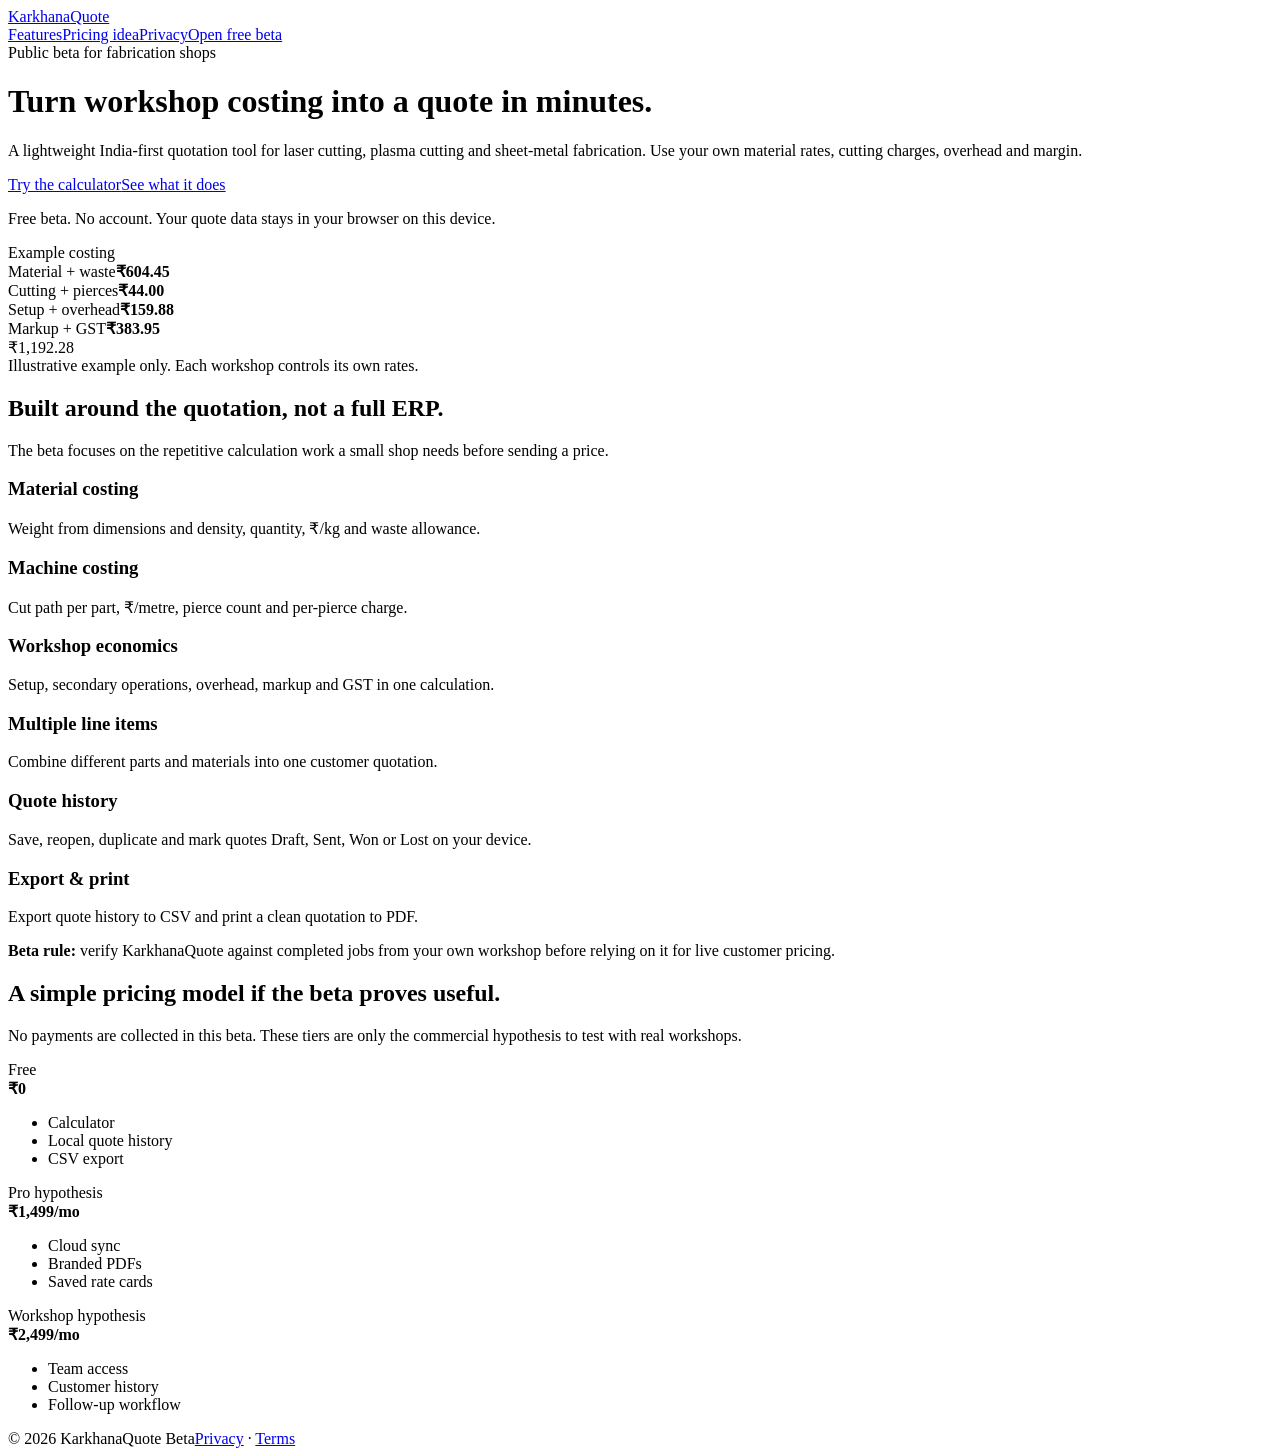
==== karkhanaquote-beta/public/index.html @ c4a5b536 "Add KarkhanaQuote beta landing page" ====
<!doctype html><html lang="en"><head><meta charset="utf-8"><meta name="viewport" content="width=device-width,initial-scale=1"><meta name="description" content="Fast fabrication quotation calculator for small Indian laser, plasma and sheet-metal workshops."><title>KarkhanaQuote — Faster fabrication quotations</title><link rel="stylesheet" href="assets/styles.css"></head><body>
<nav class="nav"><div class="container nav-inner"><a class="brand" href="index.html">Karkhana<span>Quote</span></a><div class="nav-links"><a href="#features">Features</a><a href="#pricing">Pricing idea</a><a href="privacy.html">Privacy</a><a class="button primary" href="app.html">Open free beta</a></div></div></nav>
<header class="hero"><div class="container hero-grid"><div><div class="eyebrow">Public beta for fabrication shops</div><h1>Turn workshop costing into a quote in minutes.</h1><p class="lead">A lightweight India-first quotation tool for laser cutting, plasma cutting and sheet-metal fabrication. Use your own material rates, cutting charges, overhead and margin.</p><div class="hero-actions"><a class="button primary" href="app.html">Try the calculator</a><a class="button" href="#features">See what it does</a></div><p class="micro">Free beta. No account. Your quote data stays in your browser on this device.</p></div><div class="demo-card"><div class="eyebrow">Example costing</div><div class="demo-row"><span>Material + waste</span><strong>₹604.45</strong></div><div class="demo-row"><span>Cutting + pierces</span><strong>₹44.00</strong></div><div class="demo-row"><span>Setup + overhead</span><strong>₹159.88</strong></div><div class="demo-row"><span>Markup + GST</span><strong>₹383.95</strong></div><div class="demo-total">₹1,192.28</div><div class="micro">Illustrative example only. Each workshop controls its own rates.</div></div></div></header>
<section class="section white" id="features"><div class="container"><h2>Built around the quotation, not a full ERP.</h2><p class="section-copy">The beta focuses on the repetitive calculation work a small shop needs before sending a price.</p><div class="feature-grid"><div class="feature"><h3>Material costing</h3><p>Weight from dimensions and density, quantity, ₹/kg and waste allowance.</p></div><div class="feature"><h3>Machine costing</h3><p>Cut path per part, ₹/metre, pierce count and per-pierce charge.</p></div><div class="feature"><h3>Workshop economics</h3><p>Setup, secondary operations, overhead, markup and GST in one calculation.</p></div><div class="feature"><h3>Multiple line items</h3><p>Combine different parts and materials into one customer quotation.</p></div><div class="feature"><h3>Quote history</h3><p>Save, reopen, duplicate and mark quotes Draft, Sent, Won or Lost on your device.</p></div><div class="feature"><h3>Export & print</h3><p>Export quote history to CSV and print a clean quotation to PDF.</p></div></div><div class="beta-note"><strong>Beta rule:</strong> verify KarkhanaQuote against completed jobs from your own workshop before relying on it for live customer pricing.</div></div></section>
<section class="section" id="pricing"><div class="container"><h2>A simple pricing model if the beta proves useful.</h2><p class="section-copy">No payments are collected in this beta. These tiers are only the commercial hypothesis to test with real workshops.</p><div class="pricing"><div class="price"><div class="eyebrow">Free</div><strong>₹0</strong><ul><li>Calculator</li><li>Local quote history</li><li>CSV export</li></ul></div><div class="price"><div class="eyebrow">Pro hypothesis</div><strong>₹1,499/mo</strong><ul><li>Cloud sync</li><li>Branded PDFs</li><li>Saved rate cards</li></ul></div><div class="price"><div class="eyebrow">Workshop hypothesis</div><strong>₹2,499/mo</strong><ul><li>Team access</li><li>Customer history</li><li>Follow-up workflow</li></ul></div></div></div></section>
<footer class="footer"><div class="container footer-inner"><span>© 2026 KarkhanaQuote Beta</span><span><a href="privacy.html">Privacy</a> · <a href="terms.html">Terms</a></span></div></footer></body></html>
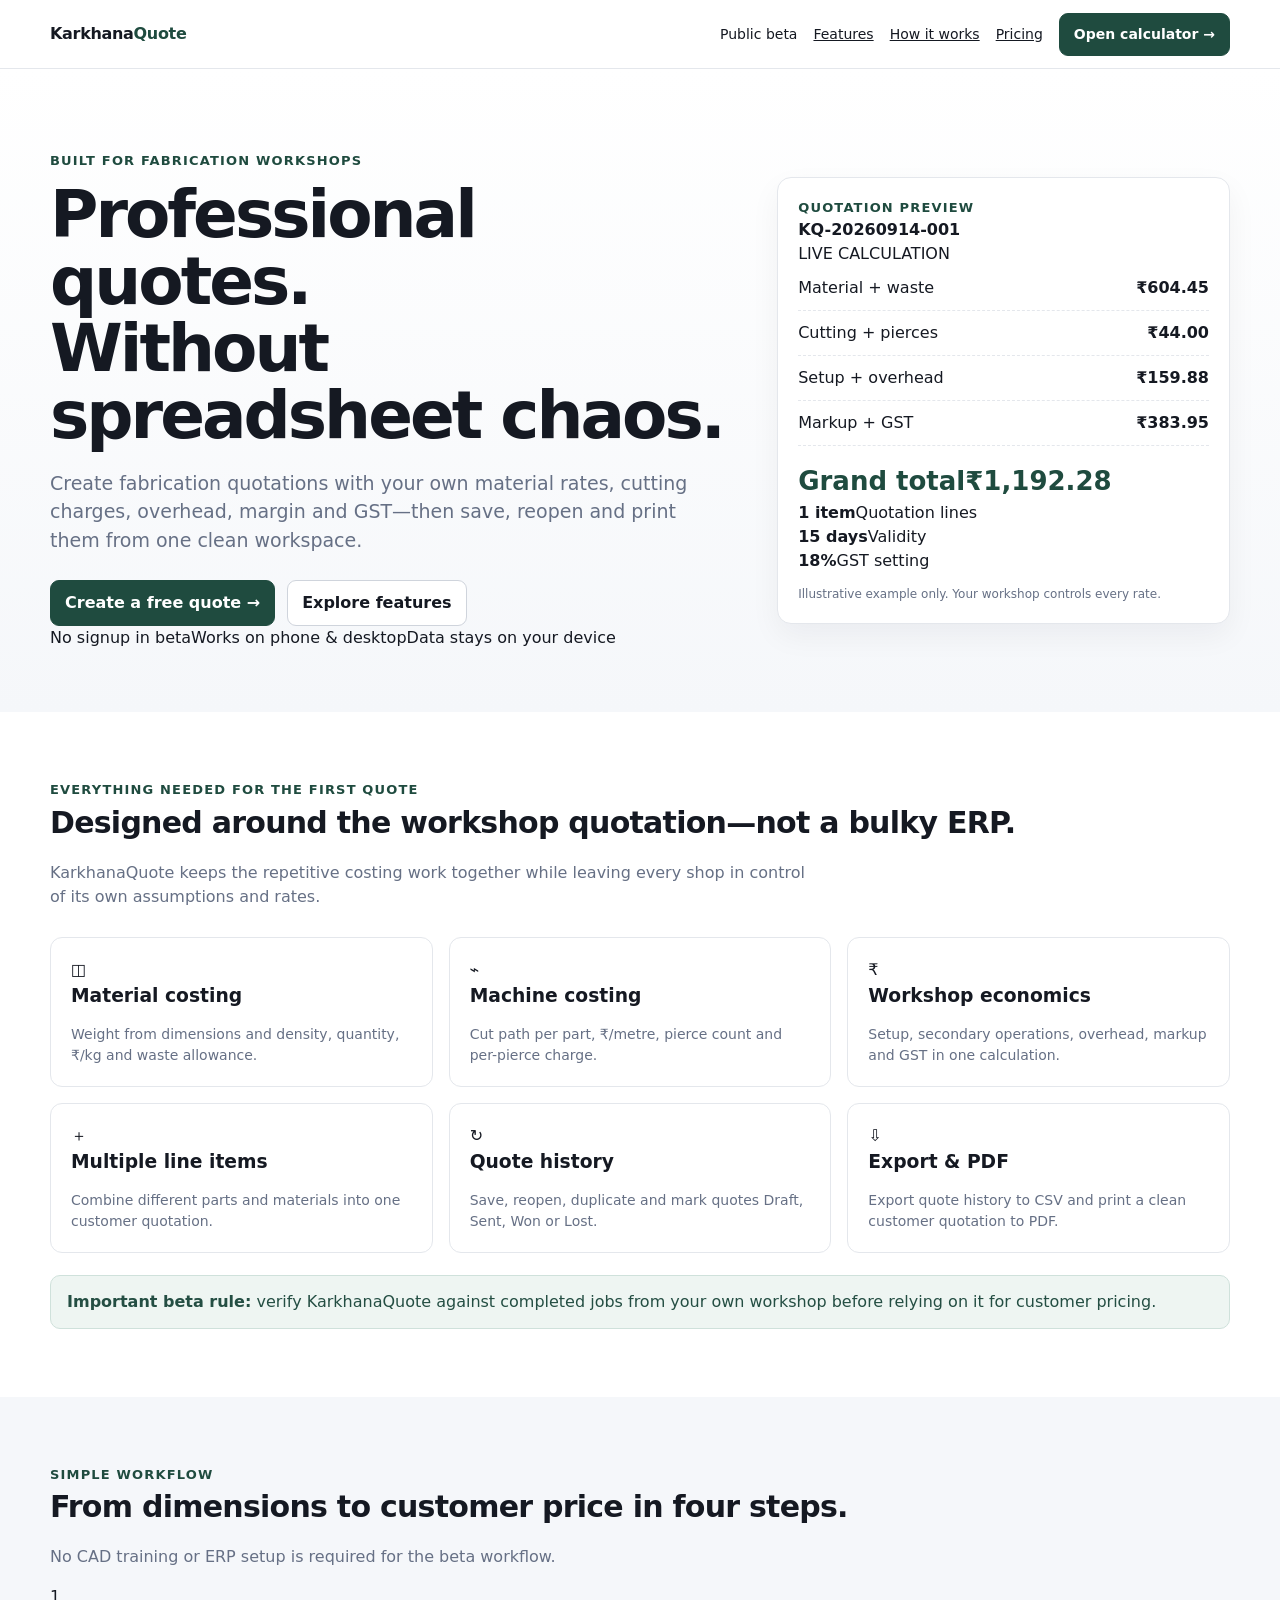
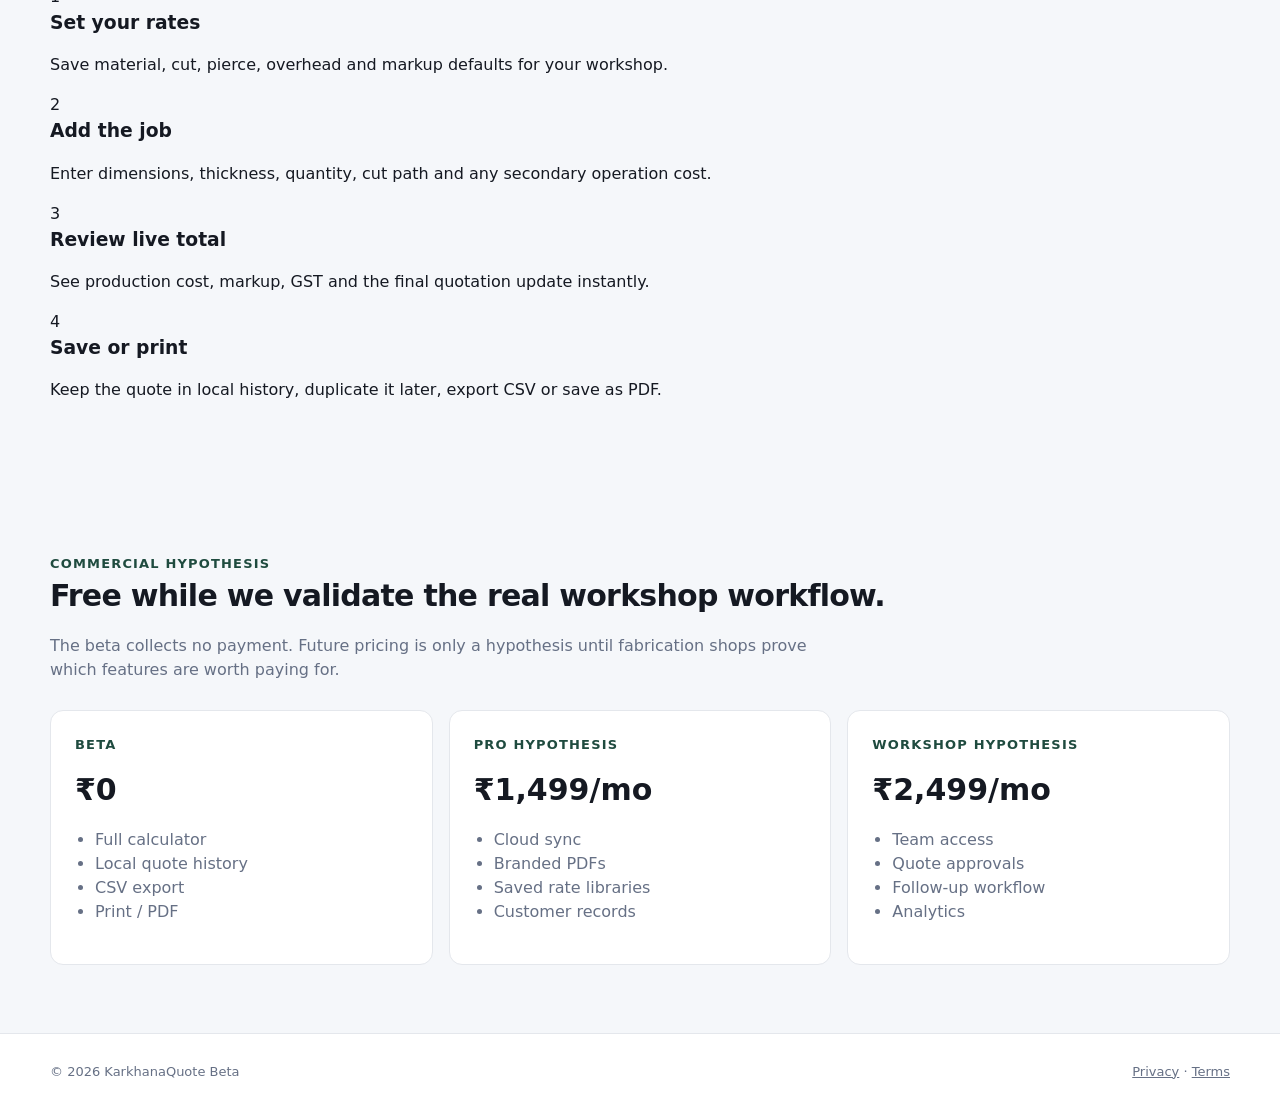
==== commit eba80faf: "Upgrade KarkhanaQuote landing page design" ====
--- a/karkhanaquote-beta/public/index.html
+++ b/karkhanaquote-beta/public/index.html
@@ -1,6 +1,8 @@
-<!doctype html><html lang="en"><head><meta charset="utf-8"><meta name="viewport" content="width=device-width,initial-scale=1"><meta name="description" content="Fast fabrication quotation calculator for small Indian laser, plasma and sheet-metal workshops."><title>KarkhanaQuote — Faster fabrication quotations</title><link rel="stylesheet" href="assets/styles.css"></head><body>
-<nav class="nav"><div class="container nav-inner"><a class="brand" href="index.html">Karkhana<span>Quote</span></a><div class="nav-links"><a href="#features">Features</a><a href="#pricing">Pricing idea</a><a href="privacy.html">Privacy</a><a class="button primary" href="app.html">Open free beta</a></div></div></nav>
-<header class="hero"><div class="container hero-grid"><div><div class="eyebrow">Public beta for fabrication shops</div><h1>Turn workshop costing into a quote in minutes.</h1><p class="lead">A lightweight India-first quotation tool for laser cutting, plasma cutting and sheet-metal fabrication. Use your own material rates, cutting charges, overhead and margin.</p><div class="hero-actions"><a class="button primary" href="app.html">Try the calculator</a><a class="button" href="#features">See what it does</a></div><p class="micro">Free beta. No account. Your quote data stays in your browser on this device.</p></div><div class="demo-card"><div class="eyebrow">Example costing</div><div class="demo-row"><span>Material + waste</span><strong>₹604.45</strong></div><div class="demo-row"><span>Cutting + pierces</span><strong>₹44.00</strong></div><div class="demo-row"><span>Setup + overhead</span><strong>₹159.88</strong></div><div class="demo-row"><span>Markup + GST</span><strong>₹383.95</strong></div><div class="demo-total">₹1,192.28</div><div class="micro">Illustrative example only. Each workshop controls its own rates.</div></div></div></header>
-<section class="section white" id="features"><div class="container"><h2>Built around the quotation, not a full ERP.</h2><p class="section-copy">The beta focuses on the repetitive calculation work a small shop needs before sending a price.</p><div class="feature-grid"><div class="feature"><h3>Material costing</h3><p>Weight from dimensions and density, quantity, ₹/kg and waste allowance.</p></div><div class="feature"><h3>Machine costing</h3><p>Cut path per part, ₹/metre, pierce count and per-pierce charge.</p></div><div class="feature"><h3>Workshop economics</h3><p>Setup, secondary operations, overhead, markup and GST in one calculation.</p></div><div class="feature"><h3>Multiple line items</h3><p>Combine different parts and materials into one customer quotation.</p></div><div class="feature"><h3>Quote history</h3><p>Save, reopen, duplicate and mark quotes Draft, Sent, Won or Lost on your device.</p></div><div class="feature"><h3>Export & print</h3><p>Export quote history to CSV and print a clean quotation to PDF.</p></div></div><div class="beta-note"><strong>Beta rule:</strong> verify KarkhanaQuote against completed jobs from your own workshop before relying on it for live customer pricing.</div></div></section>
-<section class="section" id="pricing"><div class="container"><h2>A simple pricing model if the beta proves useful.</h2><p class="section-copy">No payments are collected in this beta. These tiers are only the commercial hypothesis to test with real workshops.</p><div class="pricing"><div class="price"><div class="eyebrow">Free</div><strong>₹0</strong><ul><li>Calculator</li><li>Local quote history</li><li>CSV export</li></ul></div><div class="price"><div class="eyebrow">Pro hypothesis</div><strong>₹1,499/mo</strong><ul><li>Cloud sync</li><li>Branded PDFs</li><li>Saved rate cards</li></ul></div><div class="price"><div class="eyebrow">Workshop hypothesis</div><strong>₹2,499/mo</strong><ul><li>Team access</li><li>Customer history</li><li>Follow-up workflow</li></ul></div></div></div></section>
-<footer class="footer"><div class="container footer-inner"><span>© 2026 KarkhanaQuote Beta</span><span><a href="privacy.html">Privacy</a> · <a href="terms.html">Terms</a></span></div></footer></body></html>+<!doctype html><html lang="en"><head><meta charset="utf-8"><meta name="viewport" content="width=device-width,initial-scale=1"><meta name="description" content="Fast fabrication quotation calculator for small Indian laser, plasma and sheet-metal workshops."><meta name="theme-color" content="#0b1016"><title>KarkhanaQuote — Faster fabrication quotations</title><link rel="stylesheet" href="assets/styles.css"></head><body>
+<nav class="nav"><div class="container nav-inner"><a class="brand" href="index.html">Karkhana<span>Quote</span></a><div class="nav-links"><span class="beta-pill">Public beta</span><a href="#features">Features</a><a href="#workflow">How it works</a><a href="#pricing">Pricing</a><a class="button primary" href="app.html">Open calculator →</a></div></div></nav>
+<header class="hero"><div class="container hero-grid"><div><div class="eyebrow">Built for fabrication workshops</div><h1><span class="gradient-text">Professional quotes.</span><br>Without spreadsheet chaos.</h1><p class="lead">Create fabrication quotations with your own material rates, cutting charges, overhead, margin and GST—then save, reopen and print them from one clean workspace.</p><div class="hero-actions"><a class="button primary" href="app.html">Create a free quote →</a><a class="button" href="#features">Explore features</a></div><div class="hero-proof"><span>No signup in beta</span><span>Works on phone & desktop</span><span>Data stays on your device</span></div></div>
+<div class="demo-shell"><div class="demo-card"><div class="demo-scan"></div><div class="demo-top"><div><div class="eyebrow">Quotation preview</div><strong>KQ-20260914-001</strong></div><span class="demo-status">LIVE CALCULATION</span></div><div class="demo-row"><span>Material + waste</span><strong>₹604.45</strong></div><div class="demo-row"><span>Cutting + pierces</span><strong>₹44.00</strong></div><div class="demo-row"><span>Setup + overhead</span><strong>₹159.88</strong></div><div class="demo-row"><span>Markup + GST</span><strong>₹383.95</strong></div><div class="demo-total"><span>Grand total</span><strong>₹1,192.28</strong></div><div class="stat-strip"><div class="stat-mini"><strong>1 item</strong><span>Quotation lines</span></div><div class="stat-mini"><strong>15 days</strong><span>Validity</span></div><div class="stat-mini"><strong>18%</strong><span>GST setting</span></div></div><div class="micro">Illustrative example only. Your workshop controls every rate.</div></div></div></div></header>
+<section class="section white" id="features"><div class="container"><div class="eyebrow">Everything needed for the first quote</div><h2>Designed around the workshop quotation—not a bulky ERP.</h2><p class="section-copy">KarkhanaQuote keeps the repetitive costing work together while leaving every shop in control of its own assumptions and rates.</p><div class="feature-grid"><div class="feature"><div class="feature-icon">◫</div><h3>Material costing</h3><p>Weight from dimensions and density, quantity, ₹/kg and waste allowance.</p></div><div class="feature"><div class="feature-icon">⌁</div><h3>Machine costing</h3><p>Cut path per part, ₹/metre, pierce count and per-pierce charge.</p></div><div class="feature"><div class="feature-icon">₹</div><h3>Workshop economics</h3><p>Setup, secondary operations, overhead, markup and GST in one calculation.</p></div><div class="feature"><div class="feature-icon">＋</div><h3>Multiple line items</h3><p>Combine different parts and materials into one customer quotation.</p></div><div class="feature"><div class="feature-icon">↻</div><h3>Quote history</h3><p>Save, reopen, duplicate and mark quotes Draft, Sent, Won or Lost.</p></div><div class="feature"><div class="feature-icon">⇩</div><h3>Export & PDF</h3><p>Export quote history to CSV and print a clean customer quotation to PDF.</p></div></div><div class="beta-note"><strong>Important beta rule:</strong> verify KarkhanaQuote against completed jobs from your own workshop before relying on it for customer pricing.</div></div></section>
+<section class="section dark" id="workflow"><div class="container"><div class="eyebrow">Simple workflow</div><h2>From dimensions to customer price in four steps.</h2><p class="section-copy">No CAD training or ERP setup is required for the beta workflow.</p><div class="workflow"><div class="workflow-step"><div class="step-num">1</div><h3>Set your rates</h3><p>Save material, cut, pierce, overhead and markup defaults for your workshop.</p></div><div class="workflow-step"><div class="step-num">2</div><h3>Add the job</h3><p>Enter dimensions, thickness, quantity, cut path and any secondary operation cost.</p></div><div class="workflow-step"><div class="step-num">3</div><h3>Review live total</h3><p>See production cost, markup, GST and the final quotation update instantly.</p></div><div class="workflow-step"><div class="step-num">4</div><h3>Save or print</h3><p>Keep the quote in local history, duplicate it later, export CSV or save as PDF.</p></div></div></div></section>
+<section class="section" id="pricing"><div class="container"><div class="eyebrow">Commercial hypothesis</div><h2>Free while we validate the real workshop workflow.</h2><p class="section-copy">The beta collects no payment. Future pricing is only a hypothesis until fabrication shops prove which features are worth paying for.</p><div class="pricing"><div class="price"><div class="eyebrow">Beta</div><strong>₹0</strong><ul><li>Full calculator</li><li>Local quote history</li><li>CSV export</li><li>Print / PDF</li></ul></div><div class="price featured"><div class="eyebrow">Pro hypothesis</div><strong>₹1,499/mo</strong><ul><li>Cloud sync</li><li>Branded PDFs</li><li>Saved rate libraries</li><li>Customer records</li></ul></div><div class="price"><div class="eyebrow">Workshop hypothesis</div><strong>₹2,499/mo</strong><ul><li>Team access</li><li>Quote approvals</li><li>Follow-up workflow</li><li>Analytics</li></ul></div></div></div></section>
+<footer class="footer"><div class="container footer-inner"><span>© 2026 KarkhanaQuote Beta</span><span><a href="privacy.html">Privacy</a> · <a href="terms.html">Terms</a></span></div></footer></body></html>
--- a/karkhanaquote-beta/public/assets/styles.css
+++ b/karkhanaquote-beta/public/assets/styles.css
@@ -0,0 +1,5 @@
+:root{--bg:#f5f7fa;--panel:#fff;--ink:#151922;--muted:#667085;--line:#e4e7ec;--brand:#1f4b3f;--brand2:#16382f;--good:#067647;--danger:#b42318;--soft:#eef5f2}
+*{box-sizing:border-box}html{scroll-behavior:smooth}body{margin:0;background:var(--bg);color:var(--ink);font-family:Inter,ui-sans-serif,system-ui,-apple-system,BlinkMacSystemFont,"Segoe UI",sans-serif;line-height:1.5}a{color:inherit}.container{width:min(1180px,calc(100% - 32px));margin:auto}.nav{position:sticky;top:0;z-index:20;background:rgba(255,255,255,.94);backdrop-filter:blur(12px);border-bottom:1px solid var(--line)}.nav-inner{height:68px;display:flex;align-items:center;justify-content:space-between;gap:16px}.brand{font-weight:800;letter-spacing:-.02em;text-decoration:none}.brand span{color:var(--brand)}.nav-links{display:flex;align-items:center;gap:16px;font-size:14px}.button,button{border:1px solid #cfd4dc;background:#fff;color:var(--ink);border-radius:9px;padding:10px 14px;font:inherit;font-weight:650;cursor:pointer;text-decoration:none;display:inline-flex;align-items:center;justify-content:center;gap:7px}.button.primary,button.primary{background:var(--brand);color:#fff;border-color:var(--brand)}.button.primary:hover,button.primary:hover{background:var(--brand2)}button.ghost{background:transparent}.danger{color:var(--danger)!important}.hero{padding:82px 0 62px;background:linear-gradient(180deg,#fff 0,#f5f7fa 100%)}.hero-grid{display:grid;grid-template-columns:1.2fr .8fr;gap:48px;align-items:center}.eyebrow{font-size:13px;font-weight:800;text-transform:uppercase;letter-spacing:.09em;color:var(--brand)}h1{font-size:clamp(38px,6vw,66px);line-height:1.02;letter-spacing:-.045em;margin:10px 0 18px}h2{font-size:30px;letter-spacing:-.025em;margin:0 0 12px}h3{margin:0 0 8px}.lead{font-size:19px;color:var(--muted);max-width:740px}.hero-actions{display:flex;gap:12px;flex-wrap:wrap;margin-top:26px}.micro{font-size:12px;color:var(--muted);margin-top:12px}.demo-card,.panel{background:var(--panel);border:1px solid var(--line);border-radius:14px;box-shadow:0 12px 30px rgba(16,24,40,.05)}.demo-card{padding:20px}.demo-row{display:flex;justify-content:space-between;padding:10px 0;border-bottom:1px dashed var(--line)}.demo-total{font-size:26px;font-weight:850;color:var(--brand);padding-top:16px}.section{padding:68px 0}.section.white{background:#fff}.section-copy{color:var(--muted);max-width:760px}.feature-grid{display:grid;grid-template-columns:repeat(3,1fr);gap:16px;margin-top:28px}.feature{padding:20px;border:1px solid var(--line);border-radius:12px;background:#fff}.feature p{color:var(--muted);font-size:14px;margin-bottom:0}.pricing{display:grid;grid-template-columns:repeat(3,1fr);gap:16px;margin-top:28px}.price{padding:24px;border:1px solid var(--line);border-radius:13px;background:#fff}.price strong{font-size:30px;display:block;margin:12px 0}.price ul{padding-left:20px;color:var(--muted)}.beta-note{padding:14px 16px;background:var(--soft);border:1px solid #cfe1db;border-radius:10px;color:#244e43;margin-top:22px}.footer{border-top:1px solid var(--line);background:#fff;padding:28px 0;color:var(--muted);font-size:13px}.footer-inner{display:flex;justify-content:space-between;gap:16px;flex-wrap:wrap}.app-shell{padding:26px 0 60px}.app-title{display:flex;justify-content:space-between;gap:16px;align-items:flex-start;margin-bottom:18px}.app-title h1{font-size:32px;margin:0 0 5px;letter-spacing:-.03em}.app-grid{display:grid;grid-template-columns:minmax(0,1fr) 360px;gap:16px}.panel{padding:18px}.sticky{position:sticky;top:86px;height:max-content}.form-grid{display:grid;grid-template-columns:repeat(4,minmax(0,1fr));gap:12px}.form-grid.compact{grid-template-columns:repeat(4,minmax(0,1fr))}.span-2{grid-column:span 2}.span-4{grid-column:1/-1}label{display:block;font-size:12px;font-weight:650;color:var(--muted)}input,select,textarea{width:100%;margin-top:5px;border:1px solid #d0d5dd;border-radius:8px;background:#fff;padding:10px 11px;font:inherit;color:var(--ink)}input:focus,select:focus,textarea:focus{outline:3px solid rgba(31,75,63,.12);border-color:var(--brand)}.toolbar{display:flex;gap:8px;flex-wrap:wrap;margin:14px 0}.line-item{border:1px solid var(--line);border-radius:12px;padding:14px;margin-top:12px;background:#fcfcfd}.line-head{display:flex;justify-content:space-between;align-items:center;margin-bottom:10px}.line-result{margin-top:10px;padding:9px 11px;background:var(--soft);border-radius:8px;font-size:13px;color:#315c50}.summary-row{display:flex;justify-content:space-between;gap:12px;padding:9px 0;border-bottom:1px dashed var(--line)}.summary-row span:first-child{color:var(--muted)}.summary-row.grand{border-top:2px solid var(--brand);border-bottom:0;margin-top:8px;padding-top:14px;font-size:21px;font-weight:850}.summary-meta{font-size:12px;color:var(--muted);margin-bottom:7px}.settings{margin-top:16px}.history{margin-top:16px;overflow-x:auto}table{width:100%;border-collapse:collapse;font-size:13px}th,td{padding:11px 9px;border-bottom:1px solid var(--line);text-align:left;white-space:nowrap}th{color:var(--muted);font-weight:700}.num{text-align:right}.actions-cell{display:flex;gap:6px}.actions-cell button{padding:6px 8px;font-size:12px}.muted{color:var(--muted)}.toast{position:fixed;right:20px;bottom:20px;background:#111827;color:white;padding:12px 16px;border-radius:9px;opacity:0;transform:translateY(10px);pointer-events:none;transition:.2s;z-index:50}.toast.show{opacity:1;transform:none}.print-only{display:none}.legal{max-width:820px;margin:50px auto;padding:0 20px}.legal h1{font-size:38px}.legal p,.legal li{color:#475467}.legal h2{font-size:22px;margin-top:30px}
+@media(max-width:900px){.hero-grid,.app-grid{grid-template-columns:1fr}.feature-grid,.pricing{grid-template-columns:1fr}.sticky{position:static}.form-grid,.form-grid.compact{grid-template-columns:repeat(2,minmax(0,1fr))}.nav-links a:not(.button){display:none}}
+@media(max-width:560px){.container{width:min(100% - 20px,1180px)}.hero{padding:54px 0}.form-grid,.form-grid.compact{grid-template-columns:1fr}.span-2,.span-4{grid-column:auto}.app-title{flex-direction:column}.toolbar .button,.toolbar button{flex:1}.nav-inner{height:60px}.actions-cell{display:grid}}
+@media print{.nav,.toolbar,.history,.settings,.remove-line,.toast,.app-title .button,.no-print{display:none!important}body{background:#fff}.app-shell{padding:0}.container{width:100%}.app-grid{display:block}.panel{box-shadow:none;border:0;padding:0}.sticky{position:static;margin-top:24px}.line-item{break-inside:avoid}.print-only{display:block}.print-header{margin-bottom:20px;border-bottom:2px solid #111;padding-bottom:10px}.print-header h2{margin:0}.print-header p{margin:3px 0}.summary-row.grand{border-color:#111}}
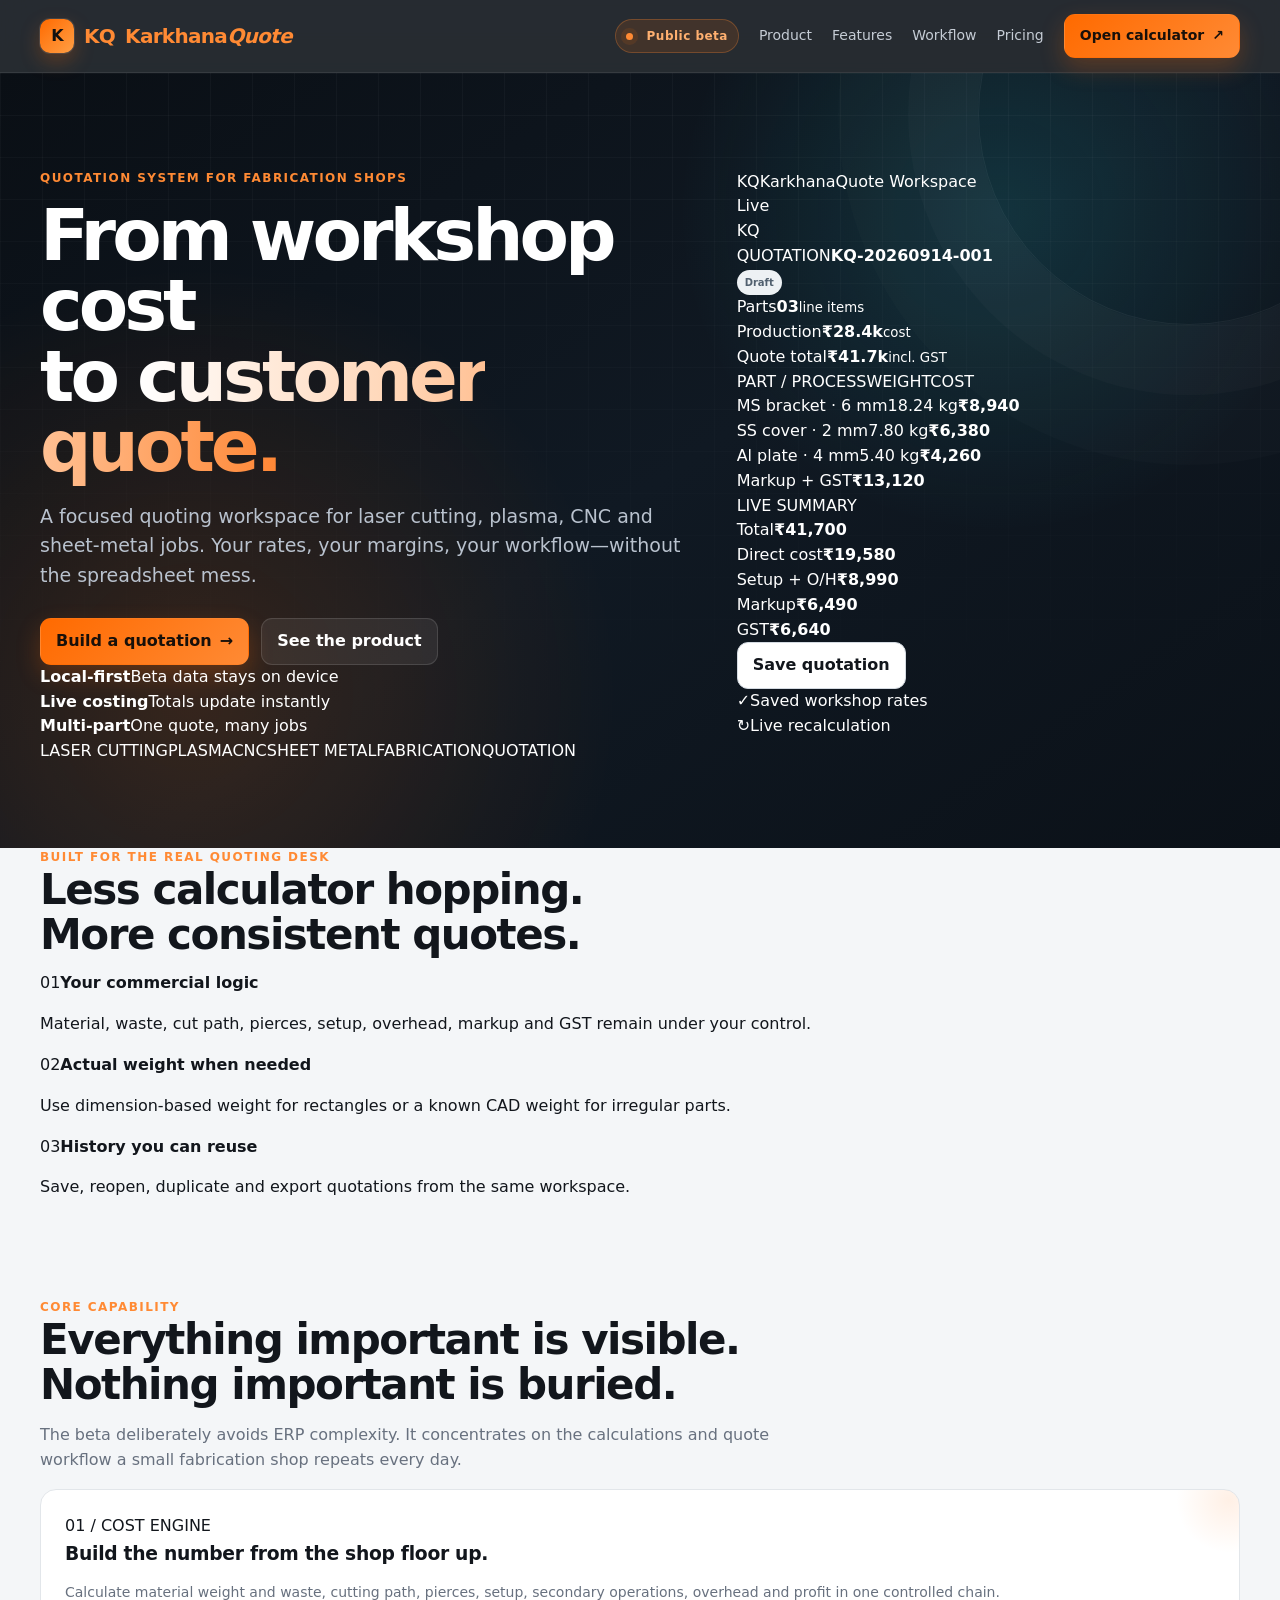
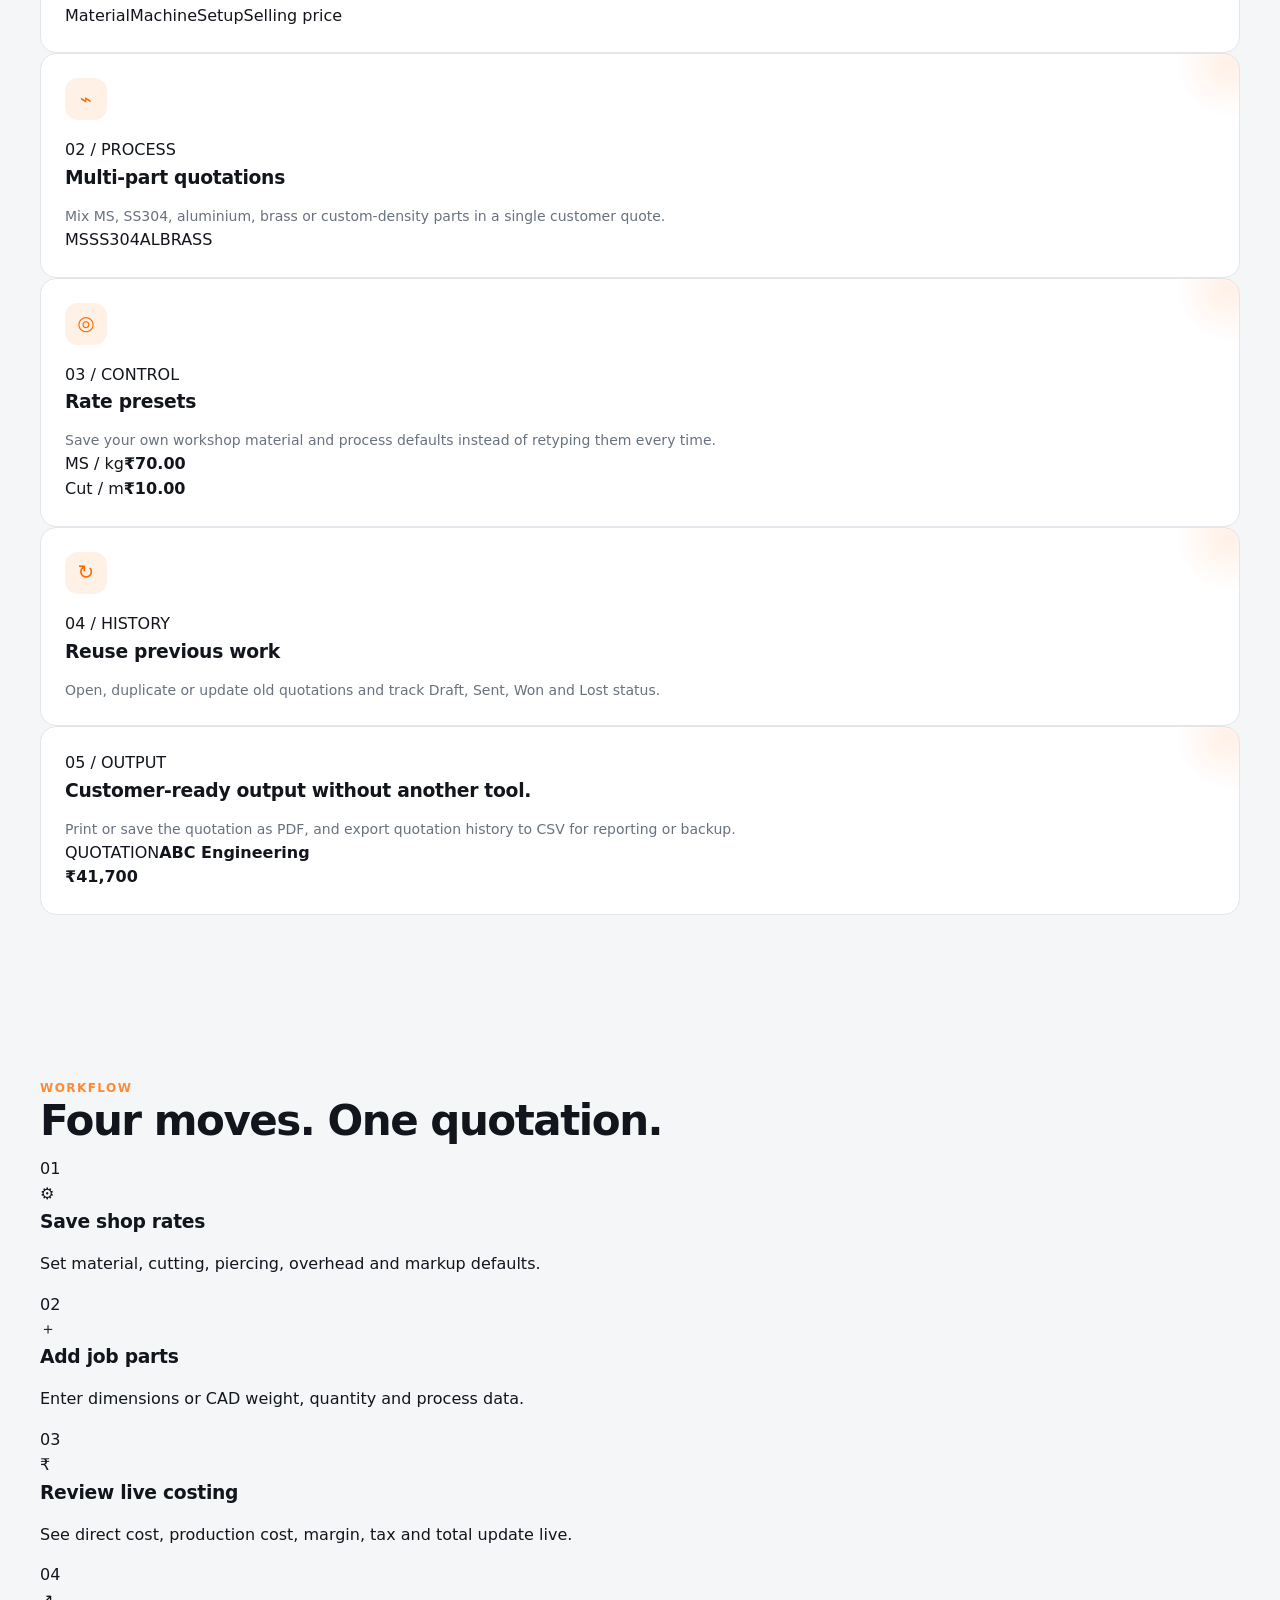
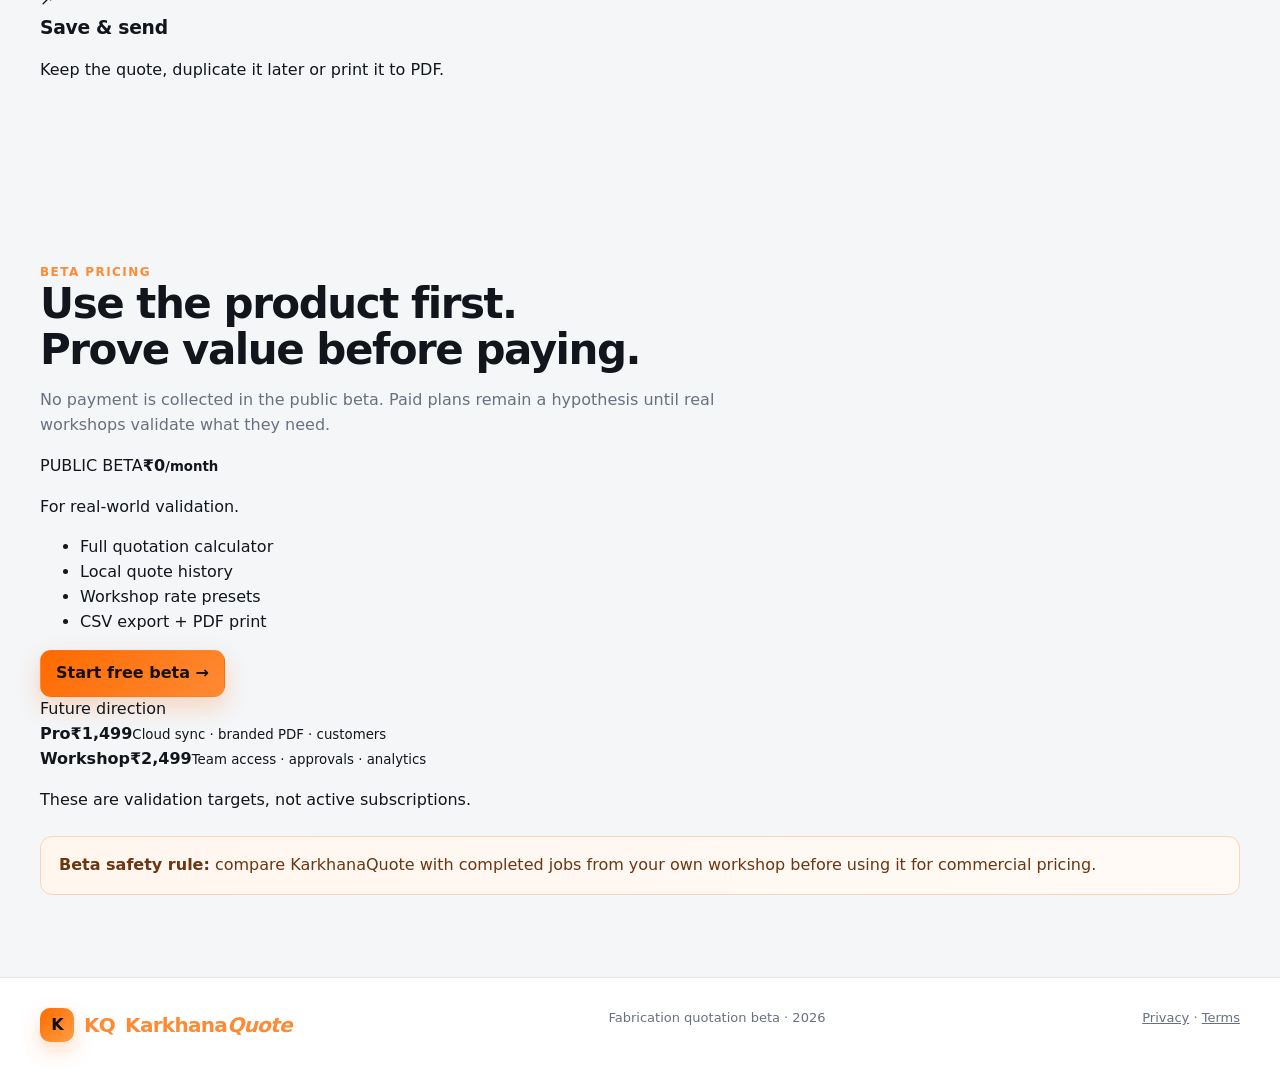
==== commit 72191164: "Redesign KarkhanaQuote landing page as premium manufacturing SaaS" ====
--- a/karkhanaquote-beta/public/index.html
+++ b/karkhanaquote-beta/public/index.html
@@ -1,8 +1 @@
-<!doctype html><html lang="en"><head><meta charset="utf-8"><meta name="viewport" content="width=device-width,initial-scale=1"><meta name="description" content="Fast fabrication quotation calculator for small Indian laser, plasma and sheet-metal workshops."><meta name="theme-color" content="#0b1016"><title>KarkhanaQuote — Faster fabrication quotations</title><link rel="stylesheet" href="assets/styles.css"></head><body>
-<nav class="nav"><div class="container nav-inner"><a class="brand" href="index.html">Karkhana<span>Quote</span></a><div class="nav-links"><span class="beta-pill">Public beta</span><a href="#features">Features</a><a href="#workflow">How it works</a><a href="#pricing">Pricing</a><a class="button primary" href="app.html">Open calculator →</a></div></div></nav>
-<header class="hero"><div class="container hero-grid"><div><div class="eyebrow">Built for fabrication workshops</div><h1><span class="gradient-text">Professional quotes.</span><br>Without spreadsheet chaos.</h1><p class="lead">Create fabrication quotations with your own material rates, cutting charges, overhead, margin and GST—then save, reopen and print them from one clean workspace.</p><div class="hero-actions"><a class="button primary" href="app.html">Create a free quote →</a><a class="button" href="#features">Explore features</a></div><div class="hero-proof"><span>No signup in beta</span><span>Works on phone & desktop</span><span>Data stays on your device</span></div></div>
-<div class="demo-shell"><div class="demo-card"><div class="demo-scan"></div><div class="demo-top"><div><div class="eyebrow">Quotation preview</div><strong>KQ-20260914-001</strong></div><span class="demo-status">LIVE CALCULATION</span></div><div class="demo-row"><span>Material + waste</span><strong>₹604.45</strong></div><div class="demo-row"><span>Cutting + pierces</span><strong>₹44.00</strong></div><div class="demo-row"><span>Setup + overhead</span><strong>₹159.88</strong></div><div class="demo-row"><span>Markup + GST</span><strong>₹383.95</strong></div><div class="demo-total"><span>Grand total</span><strong>₹1,192.28</strong></div><div class="stat-strip"><div class="stat-mini"><strong>1 item</strong><span>Quotation lines</span></div><div class="stat-mini"><strong>15 days</strong><span>Validity</span></div><div class="stat-mini"><strong>18%</strong><span>GST setting</span></div></div><div class="micro">Illustrative example only. Your workshop controls every rate.</div></div></div></div></header>
-<section class="section white" id="features"><div class="container"><div class="eyebrow">Everything needed for the first quote</div><h2>Designed around the workshop quotation—not a bulky ERP.</h2><p class="section-copy">KarkhanaQuote keeps the repetitive costing work together while leaving every shop in control of its own assumptions and rates.</p><div class="feature-grid"><div class="feature"><div class="feature-icon">◫</div><h3>Material costing</h3><p>Weight from dimensions and density, quantity, ₹/kg and waste allowance.</p></div><div class="feature"><div class="feature-icon">⌁</div><h3>Machine costing</h3><p>Cut path per part, ₹/metre, pierce count and per-pierce charge.</p></div><div class="feature"><div class="feature-icon">₹</div><h3>Workshop economics</h3><p>Setup, secondary operations, overhead, markup and GST in one calculation.</p></div><div class="feature"><div class="feature-icon">＋</div><h3>Multiple line items</h3><p>Combine different parts and materials into one customer quotation.</p></div><div class="feature"><div class="feature-icon">↻</div><h3>Quote history</h3><p>Save, reopen, duplicate and mark quotes Draft, Sent, Won or Lost.</p></div><div class="feature"><div class="feature-icon">⇩</div><h3>Export & PDF</h3><p>Export quote history to CSV and print a clean customer quotation to PDF.</p></div></div><div class="beta-note"><strong>Important beta rule:</strong> verify KarkhanaQuote against completed jobs from your own workshop before relying on it for customer pricing.</div></div></section>
-<section class="section dark" id="workflow"><div class="container"><div class="eyebrow">Simple workflow</div><h2>From dimensions to customer price in four steps.</h2><p class="section-copy">No CAD training or ERP setup is required for the beta workflow.</p><div class="workflow"><div class="workflow-step"><div class="step-num">1</div><h3>Set your rates</h3><p>Save material, cut, pierce, overhead and markup defaults for your workshop.</p></div><div class="workflow-step"><div class="step-num">2</div><h3>Add the job</h3><p>Enter dimensions, thickness, quantity, cut path and any secondary operation cost.</p></div><div class="workflow-step"><div class="step-num">3</div><h3>Review live total</h3><p>See production cost, markup, GST and the final quotation update instantly.</p></div><div class="workflow-step"><div class="step-num">4</div><h3>Save or print</h3><p>Keep the quote in local history, duplicate it later, export CSV or save as PDF.</p></div></div></div></section>
-<section class="section" id="pricing"><div class="container"><div class="eyebrow">Commercial hypothesis</div><h2>Free while we validate the real workshop workflow.</h2><p class="section-copy">The beta collects no payment. Future pricing is only a hypothesis until fabrication shops prove which features are worth paying for.</p><div class="pricing"><div class="price"><div class="eyebrow">Beta</div><strong>₹0</strong><ul><li>Full calculator</li><li>Local quote history</li><li>CSV export</li><li>Print / PDF</li></ul></div><div class="price featured"><div class="eyebrow">Pro hypothesis</div><strong>₹1,499/mo</strong><ul><li>Cloud sync</li><li>Branded PDFs</li><li>Saved rate libraries</li><li>Customer records</li></ul></div><div class="price"><div class="eyebrow">Workshop hypothesis</div><strong>₹2,499/mo</strong><ul><li>Team access</li><li>Quote approvals</li><li>Follow-up workflow</li><li>Analytics</li></ul></div></div></div></section>
-<footer class="footer"><div class="container footer-inner"><span>© 2026 KarkhanaQuote Beta</span><span><a href="privacy.html">Privacy</a> · <a href="terms.html">Terms</a></span></div></footer></body></html>
+<!doctype html><html lang="en"><head><meta charset="utf-8"><meta name="viewport" content="width=device-width,initial-scale=1"><meta name="description" content="Fabrication quotation software for Indian laser, plasma, CNC and sheet-metal workshops."><meta name="theme-color" content="#090d12"><title>KarkhanaQuote — Fabrication quoting, without spreadsheet chaos</title><link rel="stylesheet" href="assets/styles.css"></head><body class="marketing-body"><nav class="nav"><div class="container nav-inner"><a class="brand" href="index.html"><span class="brand-mark">KQ</span><span class="brand-word">Karkhana<em>Quote</em></span></a><div class="nav-links"><span class="beta-pill"><i></i>Public beta</span><a href="#product">Product</a><a href="#features">Features</a><a href="#workflow">Workflow</a><a href="#pricing">Pricing</a><a class="button primary compact" href="app.html">Open calculator <span>↗</span></a></div></div></nav><main><section class="hero"><div class="hero-orb orb-a"></div><div class="hero-orb orb-b"></div><div class="container hero-grid"><div class="hero-copy reveal"><div class="eyebrow"><span class="eyebrow-line"></span>Quotation system for fabrication shops</div><h1>From workshop cost<br>to <span class="gradient-text">customer quote.</span></h1><p class="lead">A focused quoting workspace for laser cutting, plasma, CNC and sheet-metal jobs. Your rates, your margins, your workflow—without the spreadsheet mess.</p><div class="hero-actions"><a class="button primary xl" href="app.html">Build a quotation <span>→</span></a><a class="button ghost-dark xl" href="#product">See the product</a></div><div class="proof-row"><div><strong>Local-first</strong><span>Beta data stays on device</span></div><div><strong>Live costing</strong><span>Totals update instantly</span></div><div><strong>Multi-part</strong><span>One quote, many jobs</span></div></div></div><div class="product-stage reveal delay-1" id="product"><div class="stage-glow"></div><div class="product-window"><div class="window-bar"><div class="window-dots"><i></i><i></i><i></i></div><div class="window-title"><span class="mini-mark">KQ</span>KarkhanaQuote Workspace</div><div class="window-live"><i></i>Live</div></div><div class="window-body"><aside class="mock-rail"><div class="rail-logo">KQ</div><div class="rail-icon active"></div><div class="rail-icon"></div><div class="rail-icon"></div><div class="rail-icon"></div></aside><div class="mock-main"><div class="mock-top"><div><span class="mock-label">QUOTATION</span><strong>KQ-20260914-001</strong></div><span class="status-chip won">Draft</span></div><div class="mock-cards"><div class="mock-card"><span>Parts</span><strong>03</strong><small>line items</small></div><div class="mock-card"><span>Production</span><strong>₹28.4k</strong><small>cost</small></div><div class="mock-card accent"><span>Quote total</span><strong>₹41.7k</strong><small>incl. GST</small></div></div><div class="mock-sheet"><div class="sheet-head"><span>PART / PROCESS</span><span>WEIGHT</span><span>COST</span></div><div class="sheet-row"><span><i class="material-dot ms"></i>MS bracket · 6 mm</span><span>18.24 kg</span><strong>₹8,940</strong></div><div class="sheet-row"><span><i class="material-dot ss"></i>SS cover · 2 mm</span><span>7.80 kg</span><strong>₹6,380</strong></div><div class="sheet-row"><span><i class="material-dot al"></i>Al plate · 4 mm</span><span>5.40 kg</span><strong>₹4,260</strong></div><div class="sheet-total"><span>Markup + GST</span><strong>₹13,120</strong></div></div></div><aside class="mock-summary"><span class="mock-label">LIVE SUMMARY</span><div class="summary-circle"><span>Total</span><strong>₹41,700</strong></div><div class="sum-mini"><span>Direct cost</span><strong>₹19,580</strong></div><div class="sum-mini"><span>Setup + O/H</span><strong>₹8,990</strong></div><div class="sum-mini"><span>Markup</span><strong>₹6,490</strong></div><div class="sum-mini"><span>GST</span><strong>₹6,640</strong></div><button class="mock-button">Save quotation</button></aside></div></div><div class="floating-chip chip-one"><span>✓</span>Saved workshop rates</div><div class="floating-chip chip-two"><span>↻</span>Live recalculation</div></div></div><div class="container marquee"><span>LASER CUTTING</span><i></i><span>PLASMA</span><i></i><span>CNC</span><i></i><span>SHEET METAL</span><i></i><span>FABRICATION</span><i></i><span>QUOTATION</span></div></section><section class="value-band"><div class="container value-grid"><div class="value-copy"><div class="eyebrow dark-eyebrow">Built for the real quoting desk</div><h2>Less calculator hopping.<br>More consistent quotes.</h2></div><div class="value-point"><span class="value-num">01</span><strong>Your commercial logic</strong><p>Material, waste, cut path, pierces, setup, overhead, markup and GST remain under your control.</p></div><div class="value-point"><span class="value-num">02</span><strong>Actual weight when needed</strong><p>Use dimension-based weight for rectangles or a known CAD weight for irregular parts.</p></div><div class="value-point"><span class="value-num">03</span><strong>History you can reuse</strong><p>Save, reopen, duplicate and export quotations from the same workspace.</p></div></div></section><section class="section features-section" id="features"><div class="container"><div class="section-head"><div><div class="eyebrow dark-eyebrow">Core capability</div><h2>Everything important is visible.<br>Nothing important is buried.</h2></div><p class="section-copy">The beta deliberately avoids ERP complexity. It concentrates on the calculations and quote workflow a small fabrication shop repeats every day.</p></div><div class="feature-bento"><article class="feature feature-wide dark-card"><div class="feature-kicker">01 / COST ENGINE</div><h3>Build the number from the shop floor up.</h3><p>Calculate material weight and waste, cutting path, pierces, setup, secondary operations, overhead and profit in one controlled chain.</p><div class="cost-stack"><span style="--w:62%">Material</span><span style="--w:43%">Machine</span><span style="--w:28%">Setup</span><span class="accent-bar" style="--w:76%">Selling price</span></div></article><article class="feature"><div class="feature-icon svg-icon">⌁</div><div class="feature-kicker">02 / PROCESS</div><h3>Multi-part quotations</h3><p>Mix MS, SS304, aluminium, brass or custom-density parts in a single customer quote.</p><div class="material-pills"><span>MS</span><span>SS304</span><span>AL</span><span>BRASS</span></div></article><article class="feature"><div class="feature-icon">◎</div><div class="feature-kicker">03 / CONTROL</div><h3>Rate presets</h3><p>Save your own workshop material and process defaults instead of retyping them every time.</p><div class="mini-rate"><span>MS / kg</span><strong>₹70.00</strong></div><div class="mini-rate"><span>Cut / m</span><strong>₹10.00</strong></div></article><article class="feature"><div class="feature-icon">↻</div><div class="feature-kicker">04 / HISTORY</div><h3>Reuse previous work</h3><p>Open, duplicate or update old quotations and track Draft, Sent, Won and Lost status.</p><div class="timeline"><i class="done"></i><i class="done"></i><i class="active"></i><i></i></div></article><article class="feature feature-wide quote-preview"><div><div class="feature-kicker">05 / OUTPUT</div><h3>Customer-ready output without another tool.</h3><p>Print or save the quotation as PDF, and export quotation history to CSV for reporting or backup.</p></div><div class="paper-preview"><span>QUOTATION</span><b>ABC Engineering</b><div></div><div></div><div class="short"></div><strong>₹41,700</strong></div></article></div></div></section><section class="section workflow-section" id="workflow"><div class="container"><div class="workflow-title"><div class="eyebrow">Workflow</div><h2>Four moves. One quotation.</h2></div><div class="workflow-v2"><article><span>01</span><div class="flow-icon">⚙</div><h3>Save shop rates</h3><p>Set material, cutting, piercing, overhead and markup defaults.</p></article><article><span>02</span><div class="flow-icon">＋</div><h3>Add job parts</h3><p>Enter dimensions or CAD weight, quantity and process data.</p></article><article><span>03</span><div class="flow-icon">₹</div><h3>Review live costing</h3><p>See direct cost, production cost, margin, tax and total update live.</p></article><article><span>04</span><div class="flow-icon">↗</div><h3>Save & send</h3><p>Keep the quote, duplicate it later or print it to PDF.</p></article></div></div></section><section class="section pricing-section" id="pricing"><div class="container"><div class="section-head"><div><div class="eyebrow dark-eyebrow">Beta pricing</div><h2>Use the product first.<br>Prove value before paying.</h2></div><p class="section-copy">No payment is collected in the public beta. Paid plans remain a hypothesis until real workshops validate what they need.</p></div><div class="pricing-v2"><article><span class="plan-label">PUBLIC BETA</span><strong>₹0<small>/month</small></strong><p>For real-world validation.</p><ul><li>Full quotation calculator</li><li>Local quote history</li><li>Workshop rate presets</li><li>CSV export + PDF print</li></ul><a class="button primary full" href="app.html">Start free beta →</a></article><article class="future-plan"><span>Future direction</span><div class="future-grid"><div><b>Pro</b><strong>₹1,499</strong><small>Cloud sync · branded PDF · customers</small></div><div><b>Workshop</b><strong>₹2,499</strong><small>Team access · approvals · analytics</small></div></div><p>These are validation targets, not active subscriptions.</p></article></div><div class="beta-note"><strong>Beta safety rule:</strong> compare KarkhanaQuote with completed jobs from your own workshop before using it for commercial pricing.</div></div></section></main><footer class="footer dark-footer"><div class="container footer-inner"><a class="brand footer-brand" href="index.html"><span class="brand-mark">KQ</span><span class="brand-word">Karkhana<em>Quote</em></span></a><span>Fabrication quotation beta · 2026</span><span><a href="privacy.html">Privacy</a> · <a href="terms.html">Terms</a></span></div></footer></body></html>
--- a/karkhanaquote-beta/public/assets/styles.css
+++ b/karkhanaquote-beta/public/assets/styles.css
@@ -1,5 +1,20 @@
-:root{--bg:#f5f7fa;--panel:#fff;--ink:#151922;--muted:#667085;--line:#e4e7ec;--brand:#1f4b3f;--brand2:#16382f;--good:#067647;--danger:#b42318;--soft:#eef5f2}
-*{box-sizing:border-box}html{scroll-behavior:smooth}body{margin:0;background:var(--bg);color:var(--ink);font-family:Inter,ui-sans-serif,system-ui,-apple-system,BlinkMacSystemFont,"Segoe UI",sans-serif;line-height:1.5}a{color:inherit}.container{width:min(1180px,calc(100% - 32px));margin:auto}.nav{position:sticky;top:0;z-index:20;background:rgba(255,255,255,.94);backdrop-filter:blur(12px);border-bottom:1px solid var(--line)}.nav-inner{height:68px;display:flex;align-items:center;justify-content:space-between;gap:16px}.brand{font-weight:800;letter-spacing:-.02em;text-decoration:none}.brand span{color:var(--brand)}.nav-links{display:flex;align-items:center;gap:16px;font-size:14px}.button,button{border:1px solid #cfd4dc;background:#fff;color:var(--ink);border-radius:9px;padding:10px 14px;font:inherit;font-weight:650;cursor:pointer;text-decoration:none;display:inline-flex;align-items:center;justify-content:center;gap:7px}.button.primary,button.primary{background:var(--brand);color:#fff;border-color:var(--brand)}.button.primary:hover,button.primary:hover{background:var(--brand2)}button.ghost{background:transparent}.danger{color:var(--danger)!important}.hero{padding:82px 0 62px;background:linear-gradient(180deg,#fff 0,#f5f7fa 100%)}.hero-grid{display:grid;grid-template-columns:1.2fr .8fr;gap:48px;align-items:center}.eyebrow{font-size:13px;font-weight:800;text-transform:uppercase;letter-spacing:.09em;color:var(--brand)}h1{font-size:clamp(38px,6vw,66px);line-height:1.02;letter-spacing:-.045em;margin:10px 0 18px}h2{font-size:30px;letter-spacing:-.025em;margin:0 0 12px}h3{margin:0 0 8px}.lead{font-size:19px;color:var(--muted);max-width:740px}.hero-actions{display:flex;gap:12px;flex-wrap:wrap;margin-top:26px}.micro{font-size:12px;color:var(--muted);margin-top:12px}.demo-card,.panel{background:var(--panel);border:1px solid var(--line);border-radius:14px;box-shadow:0 12px 30px rgba(16,24,40,.05)}.demo-card{padding:20px}.demo-row{display:flex;justify-content:space-between;padding:10px 0;border-bottom:1px dashed var(--line)}.demo-total{font-size:26px;font-weight:850;color:var(--brand);padding-top:16px}.section{padding:68px 0}.section.white{background:#fff}.section-copy{color:var(--muted);max-width:760px}.feature-grid{display:grid;grid-template-columns:repeat(3,1fr);gap:16px;margin-top:28px}.feature{padding:20px;border:1px solid var(--line);border-radius:12px;background:#fff}.feature p{color:var(--muted);font-size:14px;margin-bottom:0}.pricing{display:grid;grid-template-columns:repeat(3,1fr);gap:16px;margin-top:28px}.price{padding:24px;border:1px solid var(--line);border-radius:13px;background:#fff}.price strong{font-size:30px;display:block;margin:12px 0}.price ul{padding-left:20px;color:var(--muted)}.beta-note{padding:14px 16px;background:var(--soft);border:1px solid #cfe1db;border-radius:10px;color:#244e43;margin-top:22px}.footer{border-top:1px solid var(--line);background:#fff;padding:28px 0;color:var(--muted);font-size:13px}.footer-inner{display:flex;justify-content:space-between;gap:16px;flex-wrap:wrap}.app-shell{padding:26px 0 60px}.app-title{display:flex;justify-content:space-between;gap:16px;align-items:flex-start;margin-bottom:18px}.app-title h1{font-size:32px;margin:0 0 5px;letter-spacing:-.03em}.app-grid{display:grid;grid-template-columns:minmax(0,1fr) 360px;gap:16px}.panel{padding:18px}.sticky{position:sticky;top:86px;height:max-content}.form-grid{display:grid;grid-template-columns:repeat(4,minmax(0,1fr));gap:12px}.form-grid.compact{grid-template-columns:repeat(4,minmax(0,1fr))}.span-2{grid-column:span 2}.span-4{grid-column:1/-1}label{display:block;font-size:12px;font-weight:650;color:var(--muted)}input,select,textarea{width:100%;margin-top:5px;border:1px solid #d0d5dd;border-radius:8px;background:#fff;padding:10px 11px;font:inherit;color:var(--ink)}input:focus,select:focus,textarea:focus{outline:3px solid rgba(31,75,63,.12);border-color:var(--brand)}.toolbar{display:flex;gap:8px;flex-wrap:wrap;margin:14px 0}.line-item{border:1px solid var(--line);border-radius:12px;padding:14px;margin-top:12px;background:#fcfcfd}.line-head{display:flex;justify-content:space-between;align-items:center;margin-bottom:10px}.line-result{margin-top:10px;padding:9px 11px;background:var(--soft);border-radius:8px;font-size:13px;color:#315c50}.summary-row{display:flex;justify-content:space-between;gap:12px;padding:9px 0;border-bottom:1px dashed var(--line)}.summary-row span:first-child{color:var(--muted)}.summary-row.grand{border-top:2px solid var(--brand);border-bottom:0;margin-top:8px;padding-top:14px;font-size:21px;font-weight:850}.summary-meta{font-size:12px;color:var(--muted);margin-bottom:7px}.settings{margin-top:16px}.history{margin-top:16px;overflow-x:auto}table{width:100%;border-collapse:collapse;font-size:13px}th,td{padding:11px 9px;border-bottom:1px solid var(--line);text-align:left;white-space:nowrap}th{color:var(--muted);font-weight:700}.num{text-align:right}.actions-cell{display:flex;gap:6px}.actions-cell button{padding:6px 8px;font-size:12px}.muted{color:var(--muted)}.toast{position:fixed;right:20px;bottom:20px;background:#111827;color:white;padding:12px 16px;border-radius:9px;opacity:0;transform:translateY(10px);pointer-events:none;transition:.2s;z-index:50}.toast.show{opacity:1;transform:none}.print-only{display:none}.legal{max-width:820px;margin:50px auto;padding:0 20px}.legal h1{font-size:38px}.legal p,.legal li{color:#475467}.legal h2{font-size:22px;margin-top:30px}
-@media(max-width:900px){.hero-grid,.app-grid{grid-template-columns:1fr}.feature-grid,.pricing{grid-template-columns:1fr}.sticky{position:static}.form-grid,.form-grid.compact{grid-template-columns:repeat(2,minmax(0,1fr))}.nav-links a:not(.button){display:none}}
-@media(max-width:560px){.container{width:min(100% - 20px,1180px)}.hero{padding:54px 0}.form-grid,.form-grid.compact{grid-template-columns:1fr}.span-2,.span-4{grid-column:auto}.app-title{flex-direction:column}.toolbar .button,.toolbar button{flex:1}.nav-inner{height:60px}.actions-cell{display:grid}}
-@media print{.nav,.toolbar,.history,.settings,.remove-line,.toast,.app-title .button,.no-print{display:none!important}body{background:#fff}.app-shell{padding:0}.container{width:100%}.app-grid{display:block}.panel{box-shadow:none;border:0;padding:0}.sticky{position:static;margin-top:24px}.line-item{break-inside:avoid}.print-only{display:block}.print-header{margin-bottom:20px;border-bottom:2px solid #111;padding-bottom:10px}.print-header h2{margin:0}.print-header p{margin:3px 0}.summary-row.grand{border-color:#111}}+:root{
+  --bg:#f4f6f8;--bg2:#eef1f4;--panel:#fff;--panel2:#f8fafb;--ink:#12161c;--muted:#68717f;
+  --line:#e2e6ea;--line2:#d4dae1;--dark:#0b1016;--dark2:#141b23;--dark3:#1c2631;
+  --brand:#ff6a00;--brand2:#ff8a34;--brand3:#ffb36b;--brand-soft:#fff1e6;--cyan:#22c9d6;
+  --good:#0f8a5f;--good-soft:#e9f8f2;--danger:#c6362d;--danger-soft:#fff0ef;
+  --shadow:0 18px 55px rgba(13,20,29,.10);--shadow-lg:0 30px 80px rgba(6,12,18,.16);
+  --radius:18px;--radius-sm:12px;
+}
+*{box-sizing:border-box}html{scroll-behavior:smooth}body{margin:0;background:var(--bg);color:var(--ink);font-family:Inter,ui-sans-serif,system-ui,-apple-system,BlinkMacSystemFont,"Segoe UI",sans-serif;line-height:1.55;-webkit-font-smoothing:antialiased}body::selection{background:#ffd8bb;color:#351600}a{color:inherit}.container{width:min(1200px,calc(100% - 36px));margin:auto}
+.nav{position:sticky;top:0;z-index:30;background:rgba(10,15,21,.88);backdrop-filter:blur(18px);border-bottom:1px solid rgba(255,255,255,.08);color:#fff}.nav-inner{height:72px;display:flex;align-items:center;justify-content:space-between;gap:18px}.brand{font-weight:900;letter-spacing:-.035em;text-decoration:none;font-size:20px;display:flex;align-items:center;gap:10px}.brand::before{content:"K";display:grid;place-items:center;width:34px;height:34px;border-radius:10px;background:linear-gradient(135deg,var(--brand),#ff9f45);color:#111;font-size:16px;box-shadow:0 0 0 1px rgba(255,255,255,.1),0 8px 20px rgba(255,106,0,.25)}.brand span{color:var(--brand2)}.nav-links{display:flex;align-items:center;gap:20px;font-size:14px}.nav-links>a:not(.button){color:#c5ccd5;text-decoration:none;transition:.2s}.nav-links>a:not(.button):hover{color:#fff}.beta-pill{display:inline-flex;align-items:center;gap:7px;font-size:12px;font-weight:800;letter-spacing:.04em;padding:7px 10px;border-radius:999px;background:rgba(255,106,0,.12);border:1px solid rgba(255,138,52,.28);color:#ffb070}.beta-pill::before{content:"";width:7px;height:7px;border-radius:50%;background:var(--brand2);box-shadow:0 0 0 5px rgba(255,106,0,.10);animation:pulse 2s ease-in-out infinite}
+.button,button{border:1px solid var(--line2);background:#fff;color:var(--ink);border-radius:11px;padding:10px 15px;font:inherit;font-weight:750;cursor:pointer;text-decoration:none;display:inline-flex;align-items:center;justify-content:center;gap:8px;transition:transform .18s ease,box-shadow .18s ease,border-color .18s ease,background .18s ease,color .18s ease}.button:hover,button:hover{transform:translateY(-1px);border-color:#c3cad2;box-shadow:0 8px 20px rgba(16,24,40,.08)}.button.primary,button.primary{background:linear-gradient(135deg,var(--brand),var(--brand2));color:#18100a;border-color:transparent;box-shadow:0 10px 24px rgba(255,106,0,.24)}.button.primary:hover,button.primary:hover{background:linear-gradient(135deg,#ff7414,#ffa058);box-shadow:0 14px 30px rgba(255,106,0,.30)}button.ghost{background:transparent;box-shadow:none}.danger{color:var(--danger)!important}.danger:hover{background:var(--danger-soft)!important;border-color:#f1c5c1!important}
+.hero{position:relative;overflow:hidden;padding:96px 0 84px;background:radial-gradient(circle at 78% 18%,rgba(34,201,214,.15),transparent 27%),radial-gradient(circle at 15% 80%,rgba(255,106,0,.16),transparent 34%),linear-gradient(145deg,#0a0f15 0%,#101923 52%,#0b1118 100%);color:#fff}.hero::before{content:"";position:absolute;inset:0;background-image:linear-gradient(rgba(255,255,255,.035) 1px,transparent 1px),linear-gradient(90deg,rgba(255,255,255,.035) 1px,transparent 1px);background-size:42px 42px;mask-image:linear-gradient(to bottom,rgba(0,0,0,.9),transparent 90%);pointer-events:none}.hero::after{content:"";position:absolute;width:420px;height:420px;border-radius:50%;border:1px solid rgba(255,255,255,.06);right:-120px;top:-170px;box-shadow:0 0 0 70px rgba(255,255,255,.018),0 0 0 140px rgba(255,255,255,.012);animation:floatRing 8s ease-in-out infinite}.hero-grid{position:relative;z-index:1;display:grid;grid-template-columns:1.12fr .88fr;gap:56px;align-items:center}.eyebrow{font-size:12px;font-weight:900;text-transform:uppercase;letter-spacing:.12em;color:var(--brand2)}h1{font-size:clamp(42px,6vw,72px);line-height:.98;letter-spacing:-.055em;margin:12px 0 20px}h2{font-size:clamp(29px,4vw,42px);line-height:1.08;letter-spacing:-.035em;margin:0 0 14px}h3{margin:0 0 9px;letter-spacing:-.015em}.gradient-text{background:linear-gradient(90deg,#fff 0%,#ffd5b5 45%,#ff8735 100%);-webkit-background-clip:text;background-clip:text;color:transparent}.lead{font-size:19px;color:#b9c2ce;max-width:720px}.hero-actions{display:flex;gap:12px;flex-wrap:wrap;margin-top:28px}.hero .button:not(.primary){background:rgba(255,255,255,.07);border-color:rgba(255,255,255,.12);color:#fff}.hero .button:not(.primary):hover{background:rgba(255,255,255,.11);border-color:rgba(255,255,255,.22)}.micro{font-size:12px;color:var(--muted);margin-top:12px}.hero .micro{color:#8f9baa}.hero-proof{display:flex;flex-wrap:wrap;gap:18px;margin-top:30px;color:#b8c2cc;font-size:13px}.hero-proof span{display:flex;align-items:center;gap:7px}.hero-proof span::before{content:"✓";display:grid;place-items:center;width:18px;height:18px;border-radius:50%;background:rgba(15,138,95,.18);color:#6ee7b7;font-weight:900}
+.demo-card,.panel{background:var(--panel);border:1px solid var(--line);border-radius:var(--radius);box-shadow:var(--shadow)}.demo-shell{position:relative;perspective:900px}.demo-card{position:relative;overflow:hidden;padding:22px;background:linear-gradient(180deg,rgba(255,255,255,.98),rgba(247,249,251,.98));color:var(--ink);box-shadow:var(--shadow-lg);animation:floatCard 6s ease-in-out infinite}.demo-card::before{content:"";position:absolute;inset:0 0 auto;height:4px;background:linear-gradient(90deg,var(--brand),var(--brand2),var(--cyan));background-size:200% 100%;animation:shimmer 4s linear infinite}.demo-top{display:flex;justify-content:space-between;gap:12px;align-items:center;padding-bottom:15px;border-bottom:1px solid var(--line)}.demo-status{font-size:11px;font-weight:800;padding:6px 9px;border-radius:999px;background:var(--good-soft);color:var(--good)}.demo-row{display:flex;justify-content:space-between;padding:12px 0;border-bottom:1px dashed var(--line)}.demo-total{display:flex;justify-content:space-between;align-items:flex-end;gap:12px;padding-top:18px}.demo-total span{font-size:12px;color:var(--muted);font-weight:700}.demo-total strong{font-size:34px;font-weight:950;letter-spacing:-.04em;color:var(--brand)}.demo-scan{position:absolute;left:0;right:0;height:80px;top:-90px;background:linear-gradient(to bottom,transparent,rgba(255,106,0,.06),transparent);animation:scan 5.5s linear infinite;pointer-events:none}.stat-strip{display:grid;grid-template-columns:repeat(3,1fr);gap:10px;margin-top:18px}.stat-mini{padding:11px;border-radius:12px;background:#f5f7f9;border:1px solid #e9edf1}.stat-mini strong{display:block;font-size:15px}.stat-mini span{font-size:11px;color:var(--muted)}
+.section{padding:82px 0}.section.white{background:#fff}.section.dark{background:var(--dark);color:#fff}.section-copy{color:var(--muted);max-width:760px}.dark .section-copy{color:#9faab7}.feature-grid{display:grid;grid-template-columns:repeat(3,1fr);gap:18px;margin-top:32px}.feature{position:relative;overflow:hidden;padding:24px;border:1px solid var(--line);border-radius:16px;background:#fff;transition:transform .22s ease,border-color .22s ease,box-shadow .22s ease}.feature:hover{transform:translateY(-5px);border-color:#ffd1ae;box-shadow:0 18px 40px rgba(16,24,40,.08)}.feature::after{content:"";position:absolute;width:110px;height:110px;border-radius:50%;background:radial-gradient(circle,rgba(255,106,0,.10),transparent 68%);right:-45px;top:-45px}.feature-icon{width:42px;height:42px;border-radius:13px;display:grid;place-items:center;background:var(--brand-soft);color:var(--brand);font-size:20px;margin-bottom:18px}.feature p{color:var(--muted);font-size:14px;margin-bottom:0}.workflow{display:grid;grid-template-columns:repeat(4,1fr);gap:0;margin-top:34px}.workflow-step{position:relative;padding:23px 26px 23px 0}.workflow-step:not(:last-child)::after{content:"→";position:absolute;right:14px;top:27px;color:#55606d;font-size:22px}.step-num{width:35px;height:35px;border-radius:11px;display:grid;place-items:center;background:linear-gradient(135deg,var(--brand),var(--brand2));color:#1d0f06;font-weight:900;margin-bottom:15px}.workflow-step h3{font-size:16px}.workflow-step p{font-size:13px;color:#9faab7;margin:0;padding-right:28px}.pricing{display:grid;grid-template-columns:repeat(3,1fr);gap:18px;margin-top:32px}.price{position:relative;padding:27px;border:1px solid var(--line);border-radius:17px;background:#fff;transition:.22s}.price:hover{transform:translateY(-4px);box-shadow:var(--shadow)}.price.featured{border:1px solid #ffc79d;box-shadow:0 18px 45px rgba(255,106,0,.09)}.price.featured::before{content:"Most useful";position:absolute;right:18px;top:18px;font-size:10px;font-weight:900;text-transform:uppercase;letter-spacing:.08em;color:var(--brand);background:var(--brand-soft);border-radius:999px;padding:6px 8px}.price strong{font-size:32px;display:block;margin:12px 0;letter-spacing:-.04em}.price ul{padding-left:20px;color:var(--muted)}.beta-note{padding:16px 18px;background:linear-gradient(135deg,#fff6ee,#fffaf6);border:1px solid #ffd4b3;border-radius:12px;color:#6b3611;margin-top:24px}.footer{border-top:1px solid var(--line);background:#fff;padding:30px 0;color:var(--muted);font-size:13px}.footer-inner{display:flex;justify-content:space-between;gap:16px;flex-wrap:wrap}
+.app-body{background:linear-gradient(180deg,#eef2f5 0,#f7f8fa 320px,#f4f6f8 100%)}.app-hero{position:relative;overflow:hidden;background:linear-gradient(135deg,#0a1017,#17212b);color:#fff;padding:30px 0 76px}.app-hero::before{content:"";position:absolute;inset:0;background:radial-gradient(circle at 85% 20%,rgba(255,106,0,.18),transparent 25%),linear-gradient(90deg,rgba(255,255,255,.028) 1px,transparent 1px),linear-gradient(rgba(255,255,255,.028) 1px,transparent 1px);background-size:auto,36px 36px,36px 36px}.app-hero-inner{position:relative;z-index:1}.app-shell{position:relative;margin-top:-48px;padding:0 0 70px}.app-title{display:flex;justify-content:space-between;gap:16px;align-items:flex-start;margin-bottom:18px}.app-title h1{font-size:35px;margin:0 0 6px;letter-spacing:-.04em}.app-hero .app-title h1{color:#fff}.app-hero .muted{color:#aab5c2}.app-kpis{display:grid;grid-template-columns:repeat(3,1fr);gap:12px;margin-top:24px;max-width:760px}.app-kpi{padding:14px 16px;border-radius:14px;background:rgba(255,255,255,.07);border:1px solid rgba(255,255,255,.09);backdrop-filter:blur(8px)}.app-kpi span{display:block;color:#9eabb8;font-size:11px;font-weight:800;text-transform:uppercase;letter-spacing:.07em}.app-kpi strong{display:block;margin-top:3px;color:#fff;font-size:18px}.app-kpi.total strong{color:#ffae70}.app-grid{display:grid;grid-template-columns:minmax(0,1fr) 370px;gap:20px}.panel{padding:21px}.panel-head{display:flex;align-items:center;gap:12px;margin-bottom:18px}.panel-number{width:34px;height:34px;border-radius:11px;display:grid;place-items:center;flex:0 0 auto;background:linear-gradient(135deg,var(--dark2),var(--dark3));color:#fff;font-size:12px;font-weight:900}.panel-head h3{margin:0}.panel-head p{font-size:12px;color:var(--muted);margin:2px 0 0}.sticky{position:sticky;top:92px;height:max-content;background:linear-gradient(180deg,#0f161e,#151f29);border-color:#202d39;color:#fff;box-shadow:0 22px 55px rgba(10,16,22,.22)}.sticky h3{color:#fff}.summary-badge{display:inline-flex;align-items:center;gap:6px;padding:6px 9px;border-radius:999px;background:rgba(255,106,0,.13);color:#ffaf72;border:1px solid rgba(255,138,52,.18);font-size:11px;font-weight:850;margin-bottom:13px}.form-grid{display:grid;grid-template-columns:repeat(4,minmax(0,1fr));gap:13px}.form-grid.compact{grid-template-columns:repeat(4,minmax(0,1fr))}.span-2{grid-column:span 2}.span-4{grid-column:1/-1}label{display:block;font-size:11px;font-weight:800;color:#737d89;text-transform:uppercase;letter-spacing:.035em}input,select,textarea{width:100%;margin-top:6px;border:1px solid #d7dce2;border-radius:10px;background:#fbfcfd;padding:11px 12px;font:inherit;color:var(--ink);font-size:14px;transition:border-color .18s ease,box-shadow .18s ease,background .18s ease}input:hover,select:hover,textarea:hover{border-color:#c1c9d2;background:#fff}input:focus,select:focus,textarea:focus{outline:none;border-color:#ff9b52;box-shadow:0 0 0 4px rgba(255,106,0,.10);background:#fff}.toolbar{display:flex;gap:9px;flex-wrap:wrap;margin:17px 0 0}.line-item{position:relative;border:1px solid var(--line);border-radius:16px;padding:18px;margin-top:15px;background:#fff;box-shadow:0 10px 28px rgba(13,20,29,.045);transition:border-color .2s ease,box-shadow .2s ease,transform .2s ease}.line-item:hover{border-color:#d5dce3;box-shadow:0 15px 35px rgba(13,20,29,.07)}.line-item::before{content:"";position:absolute;left:-1px;top:18px;bottom:18px;width:3px;border-radius:0 4px 4px 0;background:linear-gradient(var(--brand),var(--brand2))}.line-head{display:flex;justify-content:space-between;align-items:center;margin-bottom:14px}.line-head strong{font-size:14px}.line-result{margin-top:13px;padding:11px 13px;background:linear-gradient(135deg,#fff5ec,#fffaf5);border:1px solid #ffdec5;border-radius:10px;font-size:13px;color:#7a3d12;font-weight:650}.summary-row{display:flex;justify-content:space-between;gap:12px;padding:10px 0;border-bottom:1px dashed rgba(255,255,255,.12)}.summary-row span:first-child{color:#9da9b6}.summary-row strong{color:#eef3f7}.summary-row.grand{position:relative;border:0;margin-top:14px;padding:20px 16px;border-radius:14px;background:linear-gradient(135deg,rgba(255,106,0,.16),rgba(255,138,52,.08));font-size:22px;font-weight:900;overflow:hidden}.summary-row.grand::before{content:"";position:absolute;inset:0 0 auto;height:2px;background:linear-gradient(90deg,var(--brand),var(--brand2),transparent)}.summary-row.grand span{color:#ffc99f}.summary-row.grand strong{color:#ff9d54;font-size:26px;letter-spacing:-.035em}.summary-meta{font-size:12px;color:#8e9ba9;margin-bottom:8px}.sticky .micro{color:#84919f}.total-flash{animation:totalFlash .35s ease}.settings{margin-top:18px}.settings details>summary{cursor:pointer;list-style:none;display:flex;align-items:center;justify-content:space-between;font-weight:850}.settings details>summary::-webkit-details-marker{display:none}.settings details>summary::after{content:"＋";font-size:20px;color:var(--brand);transition:.2s}.settings details[open]>summary::after{transform:rotate(45deg)}.settings-body{padding-top:18px}.history{margin-top:18px;overflow-x:auto}table{width:100%;border-collapse:collapse;font-size:13px}th,td{padding:12px 10px;border-bottom:1px solid var(--line);text-align:left;white-space:nowrap}th{color:#7b8591;font-weight:800;text-transform:uppercase;font-size:10px;letter-spacing:.05em;background:#fafbfc}.num{text-align:right}.actions-cell{display:flex;gap:6px}.actions-cell button{padding:7px 9px;font-size:11px}.status-chip{display:inline-flex;padding:5px 8px;border-radius:999px;font-size:10px;font-weight:850;background:#edf1f4;color:#51606f}.muted{color:var(--muted)}.toast{position:fixed;right:22px;bottom:22px;background:#111821;color:white;padding:13px 17px;border:1px solid rgba(255,255,255,.08);box-shadow:0 18px 45px rgba(0,0,0,.24);border-radius:12px;opacity:0;transform:translateY(14px) scale(.98);pointer-events:none;transition:.22s;z-index:60}.toast.show{opacity:1;transform:none}.print-only{display:none}.legal{max-width:850px;margin:56px auto;padding:0 20px 70px}.legal h1{font-size:42px}.legal p,.legal li{color:#4d5967}.legal h2{font-size:23px;margin-top:32px}.legal-card{background:#fff;border:1px solid var(--line);border-radius:18px;padding:28px;box-shadow:var(--shadow)}
+@keyframes pulse{0%,100%{transform:scale(1);opacity:1}50%{transform:scale(.78);opacity:.72}}@keyframes floatCard{0%,100%{transform:translateY(0) rotateX(0)}50%{transform:translateY(-8px) rotateX(1deg)}}@keyframes floatRing{0%,100%{transform:translateY(0)}50%{transform:translateY(18px)}}@keyframes shimmer{to{background-position:200% 0}}@keyframes scan{0%{top:-90px}100%{top:110%}}@keyframes totalFlash{0%{transform:scale(1)}50%{transform:scale(1.035)}100%{transform:scale(1)}}
+@media(max-width:980px){.hero-grid,.app-grid{grid-template-columns:1fr}.feature-grid,.pricing{grid-template-columns:repeat(2,1fr)}.workflow{grid-template-columns:repeat(2,1fr)}.workflow-step:nth-child(2)::after{display:none}.sticky{position:static}.form-grid,.form-grid.compact{grid-template-columns:repeat(2,minmax(0,1fr))}.nav-links a:not(.button){display:none}.app-shell{margin-top:-36px}.app-kpis{max-width:none}}
+@media(max-width:650px){.container{width:min(100% - 22px,1200px)}.nav-inner{height:64px}.brand{font-size:18px}.brand::before{width:31px;height:31px}.beta-pill{display:none}.hero{padding:68px 0 58px}.hero-grid{gap:36px}.lead{font-size:17px}.feature-grid,.pricing,.workflow,.app-kpis{grid-template-columns:1fr}.workflow-step::after{display:none!important}.section{padding:60px 0}.form-grid,.form-grid.compact{grid-template-columns:1fr}.span-2,.span-4{grid-column:auto}.app-title{flex-direction:column}.toolbar .button,.toolbar button{flex:1}.actions-cell{display:grid}.app-hero{padding:24px 0 65px}.app-title h1{font-size:30px}.panel{padding:17px}.demo-card{animation:none}.stat-strip{grid-template-columns:1fr}.nav-links{gap:8px}.nav-links .button{padding:9px 11px;font-size:12px}}
+@media(prefers-reduced-motion:reduce){*{scroll-behavior:auto!important;animation:none!important;transition:none!important}}
+@media print{.nav,.toolbar,.history,.settings,.remove-line,.toast,.app-title .button,.no-print,.app-kpis{display:none!important}body,.app-body{background:#fff}.app-hero{background:#fff;color:#111;padding:0}.app-hero::before{display:none}.app-hero .app-title h1{color:#111}.app-shell{margin-top:0;padding:0}.container{width:100%}.app-grid{display:block}.panel,.sticky{box-shadow:none;border:0;padding:0;background:#fff;color:#111}.sticky{position:static;margin-top:24px}.sticky h3,.summary-row strong{color:#111}.summary-row span:first-child{color:#555}.summary-row{border-color:#ddd}.summary-row.grand{background:#fff;border-top:2px solid #111;border-radius:0;padding-left:0;padding-right:0}.summary-row.grand span,.summary-row.grand strong{color:#111}.line-item{break-inside:avoid;box-shadow:none}.line-item::before{display:none}.print-only{display:block}.print-header{margin-bottom:20px;border-bottom:2px solid #111;padding-bottom:10px}.print-header h2{margin:0}.print-header p{margin:3px 0}}
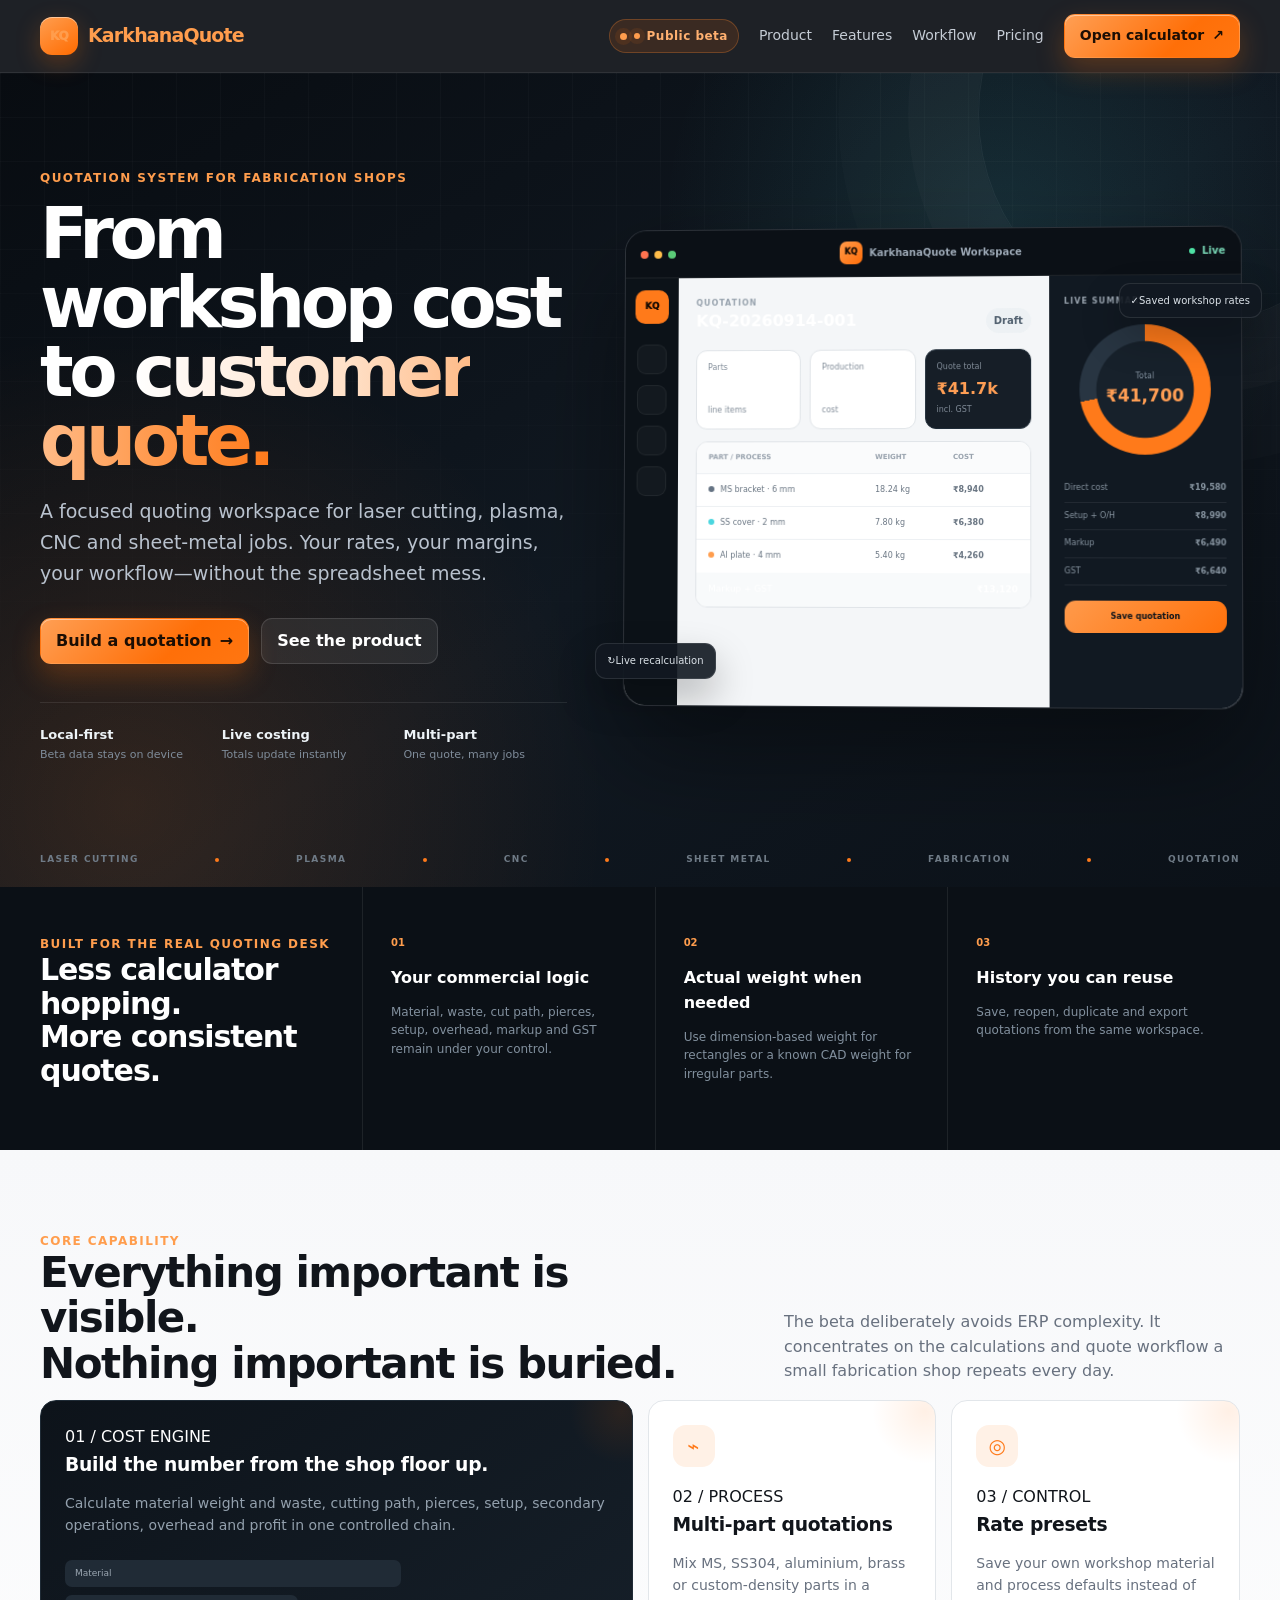
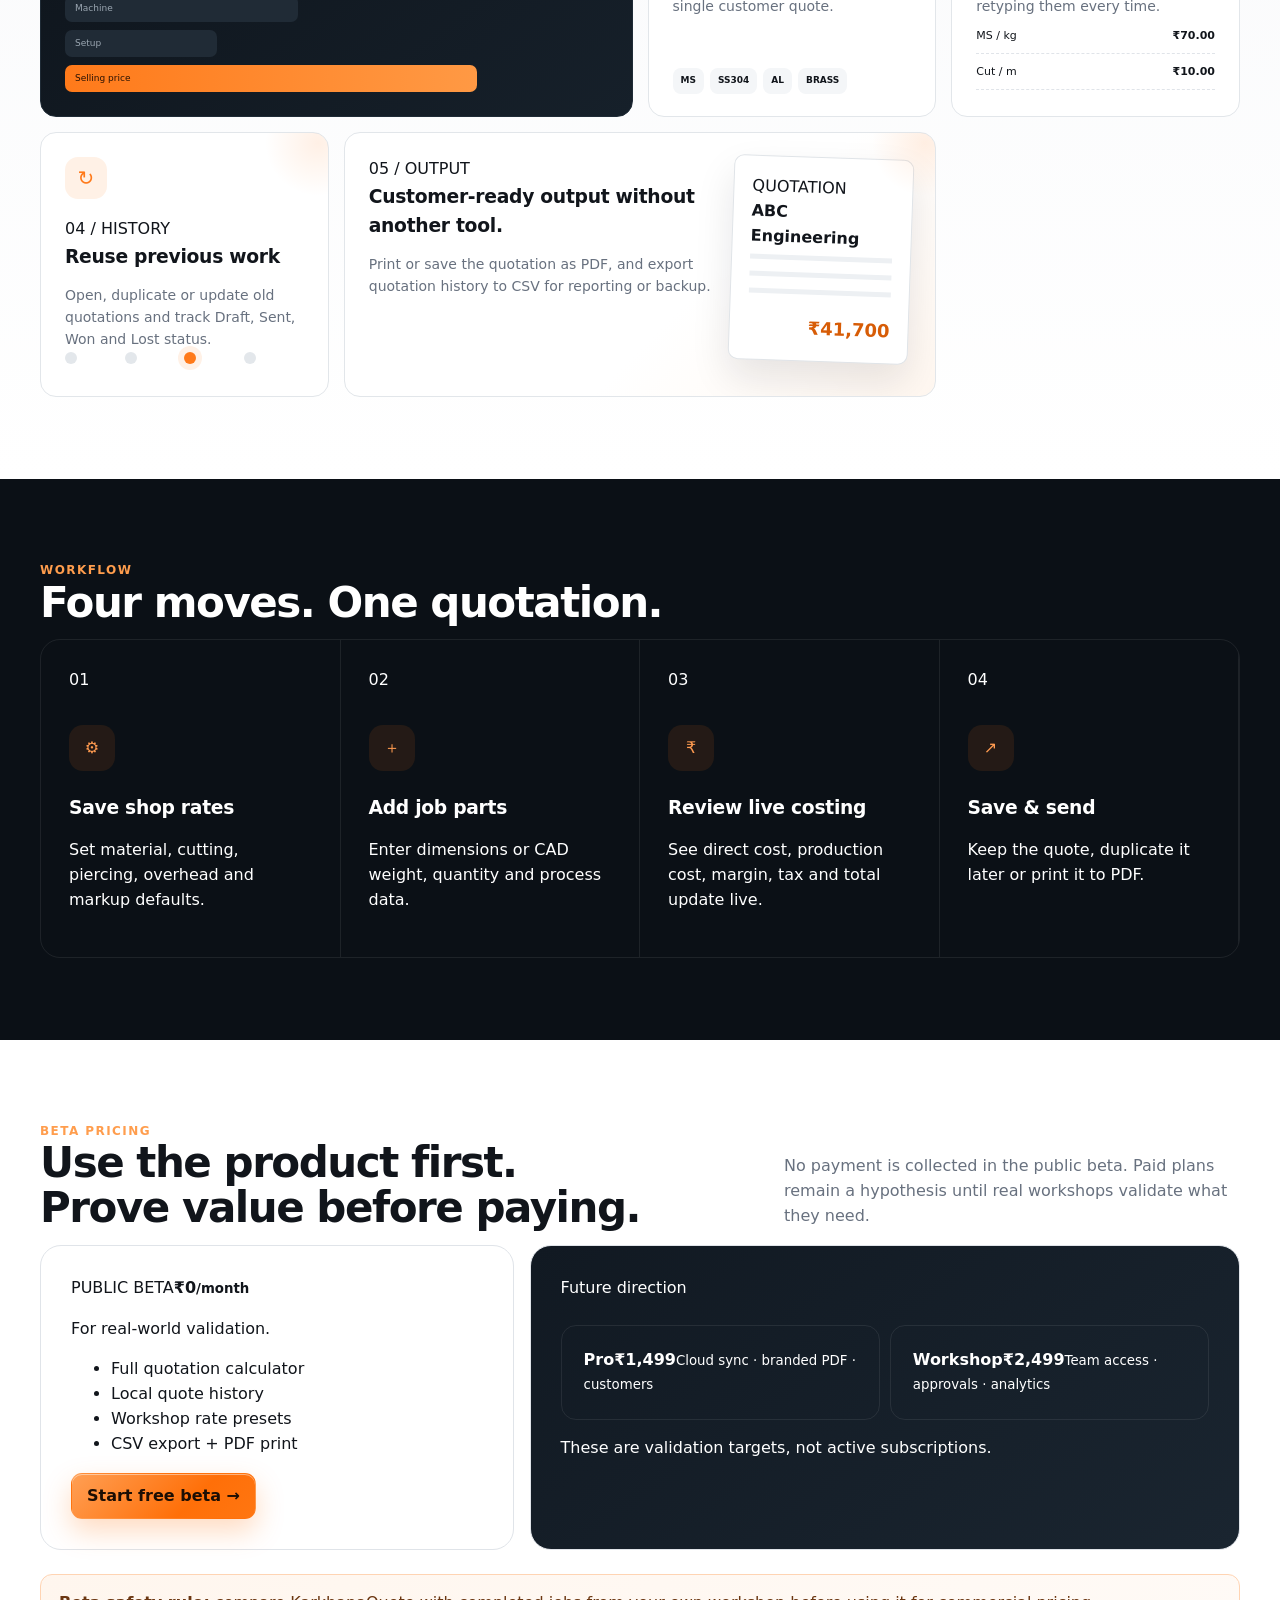
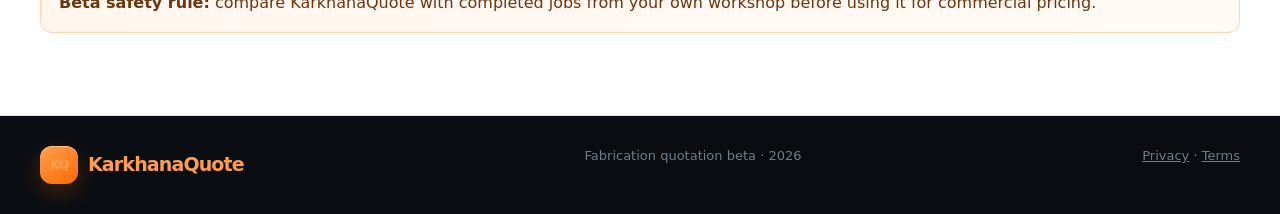
==== commit 14939275: "Load premium KarkhanaQuote visual layer" ====
--- a/karkhanaquote-beta/public/index.html
+++ b/karkhanaquote-beta/public/index.html
@@ -1 +1 @@
-<!doctype html><html lang="en"><head><meta charset="utf-8"><meta name="viewport" content="width=device-width,initial-scale=1"><meta name="description" content="Fabrication quotation software for Indian laser, plasma, CNC and sheet-metal workshops."><meta name="theme-color" content="#090d12"><title>KarkhanaQuote — Fabrication quoting, without spreadsheet chaos</title><link rel="stylesheet" href="assets/styles.css"></head><body class="marketing-body"><nav class="nav"><div class="container nav-inner"><a class="brand" href="index.html"><span class="brand-mark">KQ</span><span class="brand-word">Karkhana<em>Quote</em></span></a><div class="nav-links"><span class="beta-pill"><i></i>Public beta</span><a href="#product">Product</a><a href="#features">Features</a><a href="#workflow">Workflow</a><a href="#pricing">Pricing</a><a class="button primary compact" href="app.html">Open calculator <span>↗</span></a></div></div></nav><main><section class="hero"><div class="hero-orb orb-a"></div><div class="hero-orb orb-b"></div><div class="container hero-grid"><div class="hero-copy reveal"><div class="eyebrow"><span class="eyebrow-line"></span>Quotation system for fabrication shops</div><h1>From workshop cost<br>to <span class="gradient-text">customer quote.</span></h1><p class="lead">A focused quoting workspace for laser cutting, plasma, CNC and sheet-metal jobs. Your rates, your margins, your workflow—without the spreadsheet mess.</p><div class="hero-actions"><a class="button primary xl" href="app.html">Build a quotation <span>→</span></a><a class="button ghost-dark xl" href="#product">See the product</a></div><div class="proof-row"><div><strong>Local-first</strong><span>Beta data stays on device</span></div><div><strong>Live costing</strong><span>Totals update instantly</span></div><div><strong>Multi-part</strong><span>One quote, many jobs</span></div></div></div><div class="product-stage reveal delay-1" id="product"><div class="stage-glow"></div><div class="product-window"><div class="window-bar"><div class="window-dots"><i></i><i></i><i></i></div><div class="window-title"><span class="mini-mark">KQ</span>KarkhanaQuote Workspace</div><div class="window-live"><i></i>Live</div></div><div class="window-body"><aside class="mock-rail"><div class="rail-logo">KQ</div><div class="rail-icon active"></div><div class="rail-icon"></div><div class="rail-icon"></div><div class="rail-icon"></div></aside><div class="mock-main"><div class="mock-top"><div><span class="mock-label">QUOTATION</span><strong>KQ-20260914-001</strong></div><span class="status-chip won">Draft</span></div><div class="mock-cards"><div class="mock-card"><span>Parts</span><strong>03</strong><small>line items</small></div><div class="mock-card"><span>Production</span><strong>₹28.4k</strong><small>cost</small></div><div class="mock-card accent"><span>Quote total</span><strong>₹41.7k</strong><small>incl. GST</small></div></div><div class="mock-sheet"><div class="sheet-head"><span>PART / PROCESS</span><span>WEIGHT</span><span>COST</span></div><div class="sheet-row"><span><i class="material-dot ms"></i>MS bracket · 6 mm</span><span>18.24 kg</span><strong>₹8,940</strong></div><div class="sheet-row"><span><i class="material-dot ss"></i>SS cover · 2 mm</span><span>7.80 kg</span><strong>₹6,380</strong></div><div class="sheet-row"><span><i class="material-dot al"></i>Al plate · 4 mm</span><span>5.40 kg</span><strong>₹4,260</strong></div><div class="sheet-total"><span>Markup + GST</span><strong>₹13,120</strong></div></div></div><aside class="mock-summary"><span class="mock-label">LIVE SUMMARY</span><div class="summary-circle"><span>Total</span><strong>₹41,700</strong></div><div class="sum-mini"><span>Direct cost</span><strong>₹19,580</strong></div><div class="sum-mini"><span>Setup + O/H</span><strong>₹8,990</strong></div><div class="sum-mini"><span>Markup</span><strong>₹6,490</strong></div><div class="sum-mini"><span>GST</span><strong>₹6,640</strong></div><button class="mock-button">Save quotation</button></aside></div></div><div class="floating-chip chip-one"><span>✓</span>Saved workshop rates</div><div class="floating-chip chip-two"><span>↻</span>Live recalculation</div></div></div><div class="container marquee"><span>LASER CUTTING</span><i></i><span>PLASMA</span><i></i><span>CNC</span><i></i><span>SHEET METAL</span><i></i><span>FABRICATION</span><i></i><span>QUOTATION</span></div></section><section class="value-band"><div class="container value-grid"><div class="value-copy"><div class="eyebrow dark-eyebrow">Built for the real quoting desk</div><h2>Less calculator hopping.<br>More consistent quotes.</h2></div><div class="value-point"><span class="value-num">01</span><strong>Your commercial logic</strong><p>Material, waste, cut path, pierces, setup, overhead, markup and GST remain under your control.</p></div><div class="value-point"><span class="value-num">02</span><strong>Actual weight when needed</strong><p>Use dimension-based weight for rectangles or a known CAD weight for irregular parts.</p></div><div class="value-point"><span class="value-num">03</span><strong>History you can reuse</strong><p>Save, reopen, duplicate and export quotations from the same workspace.</p></div></div></section><section class="section features-section" id="features"><div class="container"><div class="section-head"><div><div class="eyebrow dark-eyebrow">Core capability</div><h2>Everything important is visible.<br>Nothing important is buried.</h2></div><p class="section-copy">The beta deliberately avoids ERP complexity. It concentrates on the calculations and quote workflow a small fabrication shop repeats every day.</p></div><div class="feature-bento"><article class="feature feature-wide dark-card"><div class="feature-kicker">01 / COST ENGINE</div><h3>Build the number from the shop floor up.</h3><p>Calculate material weight and waste, cutting path, pierces, setup, secondary operations, overhead and profit in one controlled chain.</p><div class="cost-stack"><span style="--w:62%">Material</span><span style="--w:43%">Machine</span><span style="--w:28%">Setup</span><span class="accent-bar" style="--w:76%">Selling price</span></div></article><article class="feature"><div class="feature-icon svg-icon">⌁</div><div class="feature-kicker">02 / PROCESS</div><h3>Multi-part quotations</h3><p>Mix MS, SS304, aluminium, brass or custom-density parts in a single customer quote.</p><div class="material-pills"><span>MS</span><span>SS304</span><span>AL</span><span>BRASS</span></div></article><article class="feature"><div class="feature-icon">◎</div><div class="feature-kicker">03 / CONTROL</div><h3>Rate presets</h3><p>Save your own workshop material and process defaults instead of retyping them every time.</p><div class="mini-rate"><span>MS / kg</span><strong>₹70.00</strong></div><div class="mini-rate"><span>Cut / m</span><strong>₹10.00</strong></div></article><article class="feature"><div class="feature-icon">↻</div><div class="feature-kicker">04 / HISTORY</div><h3>Reuse previous work</h3><p>Open, duplicate or update old quotations and track Draft, Sent, Won and Lost status.</p><div class="timeline"><i class="done"></i><i class="done"></i><i class="active"></i><i></i></div></article><article class="feature feature-wide quote-preview"><div><div class="feature-kicker">05 / OUTPUT</div><h3>Customer-ready output without another tool.</h3><p>Print or save the quotation as PDF, and export quotation history to CSV for reporting or backup.</p></div><div class="paper-preview"><span>QUOTATION</span><b>ABC Engineering</b><div></div><div></div><div class="short"></div><strong>₹41,700</strong></div></article></div></div></section><section class="section workflow-section" id="workflow"><div class="container"><div class="workflow-title"><div class="eyebrow">Workflow</div><h2>Four moves. One quotation.</h2></div><div class="workflow-v2"><article><span>01</span><div class="flow-icon">⚙</div><h3>Save shop rates</h3><p>Set material, cutting, piercing, overhead and markup defaults.</p></article><article><span>02</span><div class="flow-icon">＋</div><h3>Add job parts</h3><p>Enter dimensions or CAD weight, quantity and process data.</p></article><article><span>03</span><div class="flow-icon">₹</div><h3>Review live costing</h3><p>See direct cost, production cost, margin, tax and total update live.</p></article><article><span>04</span><div class="flow-icon">↗</div><h3>Save & send</h3><p>Keep the quote, duplicate it later or print it to PDF.</p></article></div></div></section><section class="section pricing-section" id="pricing"><div class="container"><div class="section-head"><div><div class="eyebrow dark-eyebrow">Beta pricing</div><h2>Use the product first.<br>Prove value before paying.</h2></div><p class="section-copy">No payment is collected in the public beta. Paid plans remain a hypothesis until real workshops validate what they need.</p></div><div class="pricing-v2"><article><span class="plan-label">PUBLIC BETA</span><strong>₹0<small>/month</small></strong><p>For real-world validation.</p><ul><li>Full quotation calculator</li><li>Local quote history</li><li>Workshop rate presets</li><li>CSV export + PDF print</li></ul><a class="button primary full" href="app.html">Start free beta →</a></article><article class="future-plan"><span>Future direction</span><div class="future-grid"><div><b>Pro</b><strong>₹1,499</strong><small>Cloud sync · branded PDF · customers</small></div><div><b>Workshop</b><strong>₹2,499</strong><small>Team access · approvals · analytics</small></div></div><p>These are validation targets, not active subscriptions.</p></article></div><div class="beta-note"><strong>Beta safety rule:</strong> compare KarkhanaQuote with completed jobs from your own workshop before using it for commercial pricing.</div></div></section></main><footer class="footer dark-footer"><div class="container footer-inner"><a class="brand footer-brand" href="index.html"><span class="brand-mark">KQ</span><span class="brand-word">Karkhana<em>Quote</em></span></a><span>Fabrication quotation beta · 2026</span><span><a href="privacy.html">Privacy</a> · <a href="terms.html">Terms</a></span></div></footer></body></html>+<!doctype html><html lang="en"><head><meta charset="utf-8"><meta name="viewport" content="width=device-width,initial-scale=1"><meta name="description" content="Fabrication quotation software for Indian laser, plasma, CNC and sheet-metal workshops."><meta name="theme-color" content="#090d12"><title>KarkhanaQuote — Fabrication quoting, without spreadsheet chaos</title><link rel="stylesheet" href="assets/styles.css"><link rel="stylesheet" href="assets/premium.css"></head><body class="marketing-body"><nav class="nav"><div class="container nav-inner"><a class="brand" href="index.html"><span class="brand-mark">KQ</span><span class="brand-word">Karkhana<em>Quote</em></span></a><div class="nav-links"><span class="beta-pill"><i></i>Public beta</span><a href="#product">Product</a><a href="#features">Features</a><a href="#workflow">Workflow</a><a href="#pricing">Pricing</a><a class="button primary compact" href="app.html">Open calculator <span>↗</span></a></div></div></nav><main><section class="hero"><div class="hero-orb orb-a"></div><div class="hero-orb orb-b"></div><div class="container hero-grid"><div class="hero-copy reveal"><div class="eyebrow"><span class="eyebrow-line"></span>Quotation system for fabrication shops</div><h1>From workshop cost<br>to <span class="gradient-text">customer quote.</span></h1><p class="lead">A focused quoting workspace for laser cutting, plasma, CNC and sheet-metal jobs. Your rates, your margins, your workflow—without the spreadsheet mess.</p><div class="hero-actions"><a class="button primary xl" href="app.html">Build a quotation <span>→</span></a><a class="button ghost-dark xl" href="#product">See the product</a></div><div class="proof-row"><div><strong>Local-first</strong><span>Beta data stays on device</span></div><div><strong>Live costing</strong><span>Totals update instantly</span></div><div><strong>Multi-part</strong><span>One quote, many jobs</span></div></div></div><div class="product-stage reveal delay-1" id="product"><div class="stage-glow"></div><div class="product-window"><div class="window-bar"><div class="window-dots"><i></i><i></i><i></i></div><div class="window-title"><span class="mini-mark">KQ</span>KarkhanaQuote Workspace</div><div class="window-live"><i></i>Live</div></div><div class="window-body"><aside class="mock-rail"><div class="rail-logo">KQ</div><div class="rail-icon active"></div><div class="rail-icon"></div><div class="rail-icon"></div><div class="rail-icon"></div></aside><div class="mock-main"><div class="mock-top"><div><span class="mock-label">QUOTATION</span><strong>KQ-20260914-001</strong></div><span class="status-chip won">Draft</span></div><div class="mock-cards"><div class="mock-card"><span>Parts</span><strong>03</strong><small>line items</small></div><div class="mock-card"><span>Production</span><strong>₹28.4k</strong><small>cost</small></div><div class="mock-card accent"><span>Quote total</span><strong>₹41.7k</strong><small>incl. GST</small></div></div><div class="mock-sheet"><div class="sheet-head"><span>PART / PROCESS</span><span>WEIGHT</span><span>COST</span></div><div class="sheet-row"><span><i class="material-dot ms"></i>MS bracket · 6 mm</span><span>18.24 kg</span><strong>₹8,940</strong></div><div class="sheet-row"><span><i class="material-dot ss"></i>SS cover · 2 mm</span><span>7.80 kg</span><strong>₹6,380</strong></div><div class="sheet-row"><span><i class="material-dot al"></i>Al plate · 4 mm</span><span>5.40 kg</span><strong>₹4,260</strong></div><div class="sheet-total"><span>Markup + GST</span><strong>₹13,120</strong></div></div></div><aside class="mock-summary"><span class="mock-label">LIVE SUMMARY</span><div class="summary-circle"><span>Total</span><strong>₹41,700</strong></div><div class="sum-mini"><span>Direct cost</span><strong>₹19,580</strong></div><div class="sum-mini"><span>Setup + O/H</span><strong>₹8,990</strong></div><div class="sum-mini"><span>Markup</span><strong>₹6,490</strong></div><div class="sum-mini"><span>GST</span><strong>₹6,640</strong></div><button class="mock-button">Save quotation</button></aside></div></div><div class="floating-chip chip-one"><span>✓</span>Saved workshop rates</div><div class="floating-chip chip-two"><span>↻</span>Live recalculation</div></div></div><div class="container marquee"><span>LASER CUTTING</span><i></i><span>PLASMA</span><i></i><span>CNC</span><i></i><span>SHEET METAL</span><i></i><span>FABRICATION</span><i></i><span>QUOTATION</span></div></section><section class="value-band"><div class="container value-grid"><div class="value-copy"><div class="eyebrow dark-eyebrow">Built for the real quoting desk</div><h2>Less calculator hopping.<br>More consistent quotes.</h2></div><div class="value-point"><span class="value-num">01</span><strong>Your commercial logic</strong><p>Material, waste, cut path, pierces, setup, overhead, markup and GST remain under your control.</p></div><div class="value-point"><span class="value-num">02</span><strong>Actual weight when needed</strong><p>Use dimension-based weight for rectangles or a known CAD weight for irregular parts.</p></div><div class="value-point"><span class="value-num">03</span><strong>History you can reuse</strong><p>Save, reopen, duplicate and export quotations from the same workspace.</p></div></div></section><section class="section features-section" id="features"><div class="container"><div class="section-head"><div><div class="eyebrow dark-eyebrow">Core capability</div><h2>Everything important is visible.<br>Nothing important is buried.</h2></div><p class="section-copy">The beta deliberately avoids ERP complexity. It concentrates on the calculations and quote workflow a small fabrication shop repeats every day.</p></div><div class="feature-bento"><article class="feature feature-wide dark-card"><div class="feature-kicker">01 / COST ENGINE</div><h3>Build the number from the shop floor up.</h3><p>Calculate material weight and waste, cutting path, pierces, setup, secondary operations, overhead and profit in one controlled chain.</p><div class="cost-stack"><span style="--w:62%">Material</span><span style="--w:43%">Machine</span><span style="--w:28%">Setup</span><span class="accent-bar" style="--w:76%">Selling price</span></div></article><article class="feature"><div class="feature-icon svg-icon">⌁</div><div class="feature-kicker">02 / PROCESS</div><h3>Multi-part quotations</h3><p>Mix MS, SS304, aluminium, brass or custom-density parts in a single customer quote.</p><div class="material-pills"><span>MS</span><span>SS304</span><span>AL</span><span>BRASS</span></div></article><article class="feature"><div class="feature-icon">◎</div><div class="feature-kicker">03 / CONTROL</div><h3>Rate presets</h3><p>Save your own workshop material and process defaults instead of retyping them every time.</p><div class="mini-rate"><span>MS / kg</span><strong>₹70.00</strong></div><div class="mini-rate"><span>Cut / m</span><strong>₹10.00</strong></div></article><article class="feature"><div class="feature-icon">↻</div><div class="feature-kicker">04 / HISTORY</div><h3>Reuse previous work</h3><p>Open, duplicate or update old quotations and track Draft, Sent, Won and Lost status.</p><div class="timeline"><i class="done"></i><i class="done"></i><i class="active"></i><i></i></div></article><article class="feature feature-wide quote-preview"><div><div class="feature-kicker">05 / OUTPUT</div><h3>Customer-ready output without another tool.</h3><p>Print or save the quotation as PDF, and export quotation history to CSV for reporting or backup.</p></div><div class="paper-preview"><span>QUOTATION</span><b>ABC Engineering</b><div></div><div></div><div class="short"></div><strong>₹41,700</strong></div></article></div></div></section><section class="section workflow-section" id="workflow"><div class="container"><div class="workflow-title"><div class="eyebrow">Workflow</div><h2>Four moves. One quotation.</h2></div><div class="workflow-v2"><article><span>01</span><div class="flow-icon">⚙</div><h3>Save shop rates</h3><p>Set material, cutting, piercing, overhead and markup defaults.</p></article><article><span>02</span><div class="flow-icon">＋</div><h3>Add job parts</h3><p>Enter dimensions or CAD weight, quantity and process data.</p></article><article><span>03</span><div class="flow-icon">₹</div><h3>Review live costing</h3><p>See direct cost, production cost, margin, tax and total update live.</p></article><article><span>04</span><div class="flow-icon">↗</div><h3>Save & send</h3><p>Keep the quote, duplicate it later or print it to PDF.</p></article></div></div></section><section class="section pricing-section" id="pricing"><div class="container"><div class="section-head"><div><div class="eyebrow dark-eyebrow">Beta pricing</div><h2>Use the product first.<br>Prove value before paying.</h2></div><p class="section-copy">No payment is collected in the public beta. Paid plans remain a hypothesis until real workshops validate what they need.</p></div><div class="pricing-v2"><article><span class="plan-label">PUBLIC BETA</span><strong>₹0<small>/month</small></strong><p>For real-world validation.</p><ul><li>Full quotation calculator</li><li>Local quote history</li><li>Workshop rate presets</li><li>CSV export + PDF print</li></ul><a class="button primary full" href="app.html">Start free beta →</a></article><article class="future-plan"><span>Future direction</span><div class="future-grid"><div><b>Pro</b><strong>₹1,499</strong><small>Cloud sync · branded PDF · customers</small></div><div><b>Workshop</b><strong>₹2,499</strong><small>Team access · approvals · analytics</small></div></div><p>These are validation targets, not active subscriptions.</p></article></div><div class="beta-note"><strong>Beta safety rule:</strong> compare KarkhanaQuote with completed jobs from your own workshop before using it for commercial pricing.</div></div></section></main><footer class="footer dark-footer"><div class="container footer-inner"><a class="brand footer-brand" href="index.html"><span class="brand-mark">KQ</span><span class="brand-word">Karkhana<em>Quote</em></span></a><span>Fabrication quotation beta · 2026</span><span><a href="privacy.html">Privacy</a> · <a href="terms.html">Terms</a></span></div></footer></body></html>
--- a/karkhanaquote-beta/public/assets/premium.css
+++ b/karkhanaquote-beta/public/assets/premium.css
@@ -0,0 +1 @@
+:root{--brand:#ff7a1a;--brand2:#ff9d4d;--cyan:#4ad6df;--dark:#090d12;--ink:#11151b;--ease:cubic-bezier(.22,.8,.2,1)}.brand::before{display:none}.brand{display:flex;align-items:center;gap:10px}.brand-mark{width:38px;height:38px;display:grid;place-items:center;border-radius:12px;background:linear-gradient(145deg,#ff9e50,#ff6b00);color:#1a0d04;font-size:12px;font-weight:950;box-shadow:inset 0 1px 0 #ffffff73,0 8px 24px #ff6f0042}.brand-word{font-size:19px;font-weight:900;letter-spacing:-.045em}.brand-word em{font-style:normal;color:var(--brand2)}.nav{background:#080c11e8;backdrop-filter:blur(22px) saturate(140%)}.beta-pill i{display:inline-block;width:6px;height:6px;border-radius:50%;background:var(--brand2);box-shadow:0 0 0 5px #ff7a1a17}.secure-pill{padding:7px 10px;border-radius:999px;background:#4ad6df14;border:1px solid #4ad6df29;color:#98e8ed;font-size:10px;font-weight:900;text-transform:uppercase}.button.primary,button.primary{background:linear-gradient(135deg,#ff9f54,#ff6f08 65%,#ff7611);color:#1c0e04;box-shadow:0 12px 28px #ff6f0840,inset 0 1px 0 #ffffff73}.button.ghost-dark{background:#ffffff0e;border-color:#ffffff1f;color:#fff}.marketing-body{background:#fff}.hero{padding:96px 0 0;background:radial-gradient(circle at 78% 18%,#4ad6df1e,transparent 28%),radial-gradient(circle at 10% 90%,#ff7a1a24,transparent 35%),linear-gradient(145deg,#080c11,#101821 54%,#0b1118);color:#fff}.hero::before{background-image:linear-gradient(#ffffff07 1px,transparent 1px),linear-gradient(90deg,#ffffff07 1px,transparent 1px);background-size:44px 44px}.hero-grid{grid-template-columns:.92fr 1.08fr;gap:54px;min-height:650px}.hero-copy{padding-bottom:70px}.hero h1{font-size:clamp(44px,5.5vw,75px);line-height:.98;letter-spacing:-.062em}.gradient-text{background:linear-gradient(90deg,#fff,#ffe0c7 38%,#ff9b50 78%,#ff7b1b);-webkit-background-clip:text;background-clip:text;color:transparent}.lead{line-height:1.65}.eyebrow-line{width:24px;height:1px;background:linear-gradient(90deg,var(--brand),var(--brand2))}.proof-row{display:grid;grid-template-columns:repeat(3,1fr);gap:18px;margin-top:38px;padding-top:22px;border-top:1px solid #ffffff17}.proof-row div{display:grid}.proof-row strong{font-size:13px;color:#edf3f7}.proof-row span{font-size:11px;color:#7f8c9a}.product-stage{position:relative;padding:22px 0 90px;perspective:1200px}.stage-glow{position:absolute;width:90%;height:72%;left:8%;top:10%;background:radial-gradient(ellipse,#ff770d26,#4ad6df12 40%,transparent 70%);filter:blur(22px)}.product-window{position:relative;z-index:2;border-radius:22px;overflow:hidden;border:1px solid #ffffff1f;background:#10161e;box-shadow:0 46px 100px #0000006b;transform:rotateY(-2deg) rotateX(1deg);transition:.5s var(--ease)}.product-stage:hover .product-window{transform:translateY(-4px)}.window-bar{height:48px;display:flex;align-items:center;justify-content:space-between;padding:0 15px;background:#0b1016;border-bottom:1px solid #ffffff14}.window-dots{display:flex;gap:6px}.window-dots i{width:8px;height:8px;border-radius:50%;background:#313b45}.window-dots i:first-child{background:#ff734f}.window-dots i:nth-child(2){background:#ffbd4a}.window-dots i:nth-child(3){background:#5acb77}.window-title,.window-live{display:flex;align-items:center;gap:7px;font-size:10px;font-weight:800}.window-title{color:#9ca8b5}.window-live{color:#78d6b5}.window-live i{width:6px;height:6px;border-radius:50%;background:#4ee2a4}.mini-mark{width:23px;height:23px;display:grid;place-items:center;border-radius:7px;background:linear-gradient(135deg,#ff9a4a,#ff6e09);color:#170b03;font-size:8px;font-weight:950}.window-body{display:grid;grid-template-columns:54px 1fr 190px;min-height:430px;background:#f4f6f8}.mock-rail{padding:12px 8px;background:#0c1218;display:flex;flex-direction:column;align-items:center;gap:11px}.rail-logo{width:34px;height:34px;border-radius:10px;display:grid;place-items:center;background:#ff7a1a;color:#160a02;font-size:9px;font-weight:950;margin-bottom:10px}.rail-icon{width:30px;height:30px;border-radius:9px;border:1px solid #ffffff0f;background:#ffffff08}.mock-main{padding:20px 18px}.mock-top{display:flex;justify-content:space-between;align-items:flex-end;margin-bottom:16px}.mock-label{display:block;font-size:8px;font-weight:900;letter-spacing:.13em;color:#98a3ae}.mock-cards{display:grid;grid-template-columns:repeat(3,1fr);gap:9px}.mock-card{padding:11px;border:1px solid #e0e4e8;background:#fff;border-radius:11px}.mock-card span,.mock-card small{display:block;color:#818c98;font-size:8px}.mock-card strong{display:block;font-size:16px;margin:3px 0}.mock-card.accent{background:#161e27;border-color:#1d2a36;color:#fff}.mock-card.accent strong{color:#ff9e54}.mock-sheet{margin-top:12px;background:#fff;border:1px solid #e0e4e8;border-radius:12px;overflow:hidden}.sheet-head,.sheet-row,.sheet-total{display:grid;grid-template-columns:1.6fr .7fr .65fr;gap:8px;padding:10px 12px}.sheet-head{font-size:7px;font-weight:900;color:#98a2ad;background:#fafbfc}.sheet-row{border-top:1px solid #edf0f3;font-size:8px;color:#697582}.material-dot{display:inline-block;width:6px;height:6px;border-radius:50%;margin-right:6px}.material-dot.ms{background:#657383}.material-dot.ss{background:#4ad6df}.material-dot.al{background:#ff9d4d}.sheet-total{grid-template-columns:1fr auto;background:#f8fafb;font-size:9px}.mock-summary{background:#111922;color:#fff;padding:20px 15px}.summary-circle{width:130px;height:130px;border-radius:50%;margin:17px auto 20px;display:grid;place-items:center;align-content:center;background:radial-gradient(circle,#17212b 52%,transparent 53%),conic-gradient(#ff7a1a 0 72%,#283542 72%)}.summary-circle span{font-size:8px;color:#7d8b99}.summary-circle strong{font-size:17px;color:#ff9e54}.sum-mini{display:flex;justify-content:space-between;padding:7px 0;border-bottom:1px solid #ffffff12;font-size:8px;color:#8794a0}.mock-button{width:100%;margin-top:15px;background:linear-gradient(135deg,#ff9a4b,#ff710b);border:0;font-size:8px}.floating-chip{position:absolute;z-index:4;padding:9px 11px;border-radius:11px;background:#121921e8;border:1px solid #ffffff1a;color:#dbe2e8;font-size:10px;box-shadow:0 18px 38px #0004}.chip-one{right:-22px;top:78px}.chip-two{left:-26px;bottom:118px}.marquee{height:54px;display:flex;align-items:center;justify-content:space-between;color:#6f7b87;font-size:9px;font-weight:900;letter-spacing:.16em}.marquee i{width:4px;height:4px;border-radius:50%;background:#ff7a1a}.value-band{background:#0b1016;color:#fff}.value-grid{display:grid;grid-template-columns:1.1fr repeat(3,1fr)}.value-copy,.value-point{padding:48px 28px}.value-copy{padding-left:0}.value-copy h2{font-size:30px;line-height:1.12}.value-point{border-left:1px solid #ffffff14}.value-num{display:block;color:#ff9d4d;font-size:10px;font-weight:900;margin-bottom:16px}.value-point p{color:#82909e;font-size:12px}.features-section{background:linear-gradient(#f7f8fa,#fff)}.section-head{display:grid;grid-template-columns:1.2fr .8fr;gap:60px;align-items:end}.feature-bento{display:grid;grid-template-columns:repeat(4,1fr);gap:15px}.feature{min-height:265px}.feature-wide{grid-column:span 2}.dark-card{background:linear-gradient(145deg,#0d131a,#16202a);border-color:#1f2b36;color:#fff}.dark-card p{color:#93a0ad}.cost-stack{display:grid;gap:8px;margin-top:24px}.cost-stack span{display:flex;align-items:center;width:var(--w);height:27px;padding-left:10px;border-radius:7px;background:#202b36;color:#9aa6b1;font-size:9px}.cost-stack .accent-bar{background:linear-gradient(90deg,#ff7a1a,#ff9944);color:#2a1204}.material-pills{display:flex;gap:6px;position:absolute;bottom:22px}.material-pills span{padding:6px 8px;border-radius:8px;background:#f4f6f8;font-size:9px;font-weight:900}.mini-rate{display:flex;justify-content:space-between;padding:9px 0;border-bottom:1px dashed #e0e4e9;font-size:11px}.timeline{display:flex;position:absolute;left:24px;right:24px;bottom:32px}.timeline i{width:12px;height:12px;border-radius:50%;background:#e3e7eb;margin-right:auto}.timeline .active{background:#ff7a1a;box-shadow:0 0 0 6px #fff1e6}.quote-preview{display:grid;grid-template-columns:1fr 180px;background:linear-gradient(135deg,#fff 60%,#fff7f0)}.paper-preview{height:205px;background:#fff;border:1px solid #e0e4e8;border-radius:10px;padding:18px;box-shadow:0 18px 38px #0f17221a;transform:rotate(2deg);display:flex;flex-direction:column}.paper-preview div{height:5px;background:#edf0f3;margin:6px 0}.paper-preview strong{margin-top:auto;text-align:right;color:#d75c06;font-size:18px}.workflow-section{background:#0b1016;color:#fff}.workflow-v2{display:grid;grid-template-columns:repeat(4,1fr);border:1px solid #ffffff14;border-radius:20px;overflow:hidden}.workflow-v2 article{padding:28px;border-right:1px solid #ffffff14}.flow-icon{width:46px;height:46px;border-radius:14px;display:grid;place-items:center;background:#ff7a1a1a;color:#ff9b50;margin:32px 0 22px}.pricing-v2{display:grid;grid-template-columns:.8fr 1.2fr;gap:16px}.pricing-v2>article{border:1px solid #e0e4e9;border-radius:21px;background:#fff;padding:30px}.future-plan{background:linear-gradient(145deg,#111922,#1a2530)!important;color:#fff}.future-grid{display:grid;grid-template-columns:1fr 1fr;gap:10px;margin-top:24px}.future-grid>div{padding:22px;border:1px solid #ffffff14;border-radius:15px}.app-body{background:#edf0f3}.app-nav{position:relative}.app-hero{background:radial-gradient(circle at 83% 10%,#ff7a1a24,transparent 27%),linear-gradient(145deg,#090d12,#111a23);padding:36px 0 86px}.command-strip{display:flex;align-items:center;gap:14px;margin-top:31px;padding:13px 15px;max-width:800px;border-radius:16px;background:#ffffff0b;border:1px solid #ffffff14}.command-strip>i{height:1px;flex:1;background:#34414e}.command-step{display:flex;align-items:center;gap:9px;min-width:125px}.command-step>span{width:27px;height:27px;display:grid;place-items:center;border-radius:8px;border:1px solid #2b3844;color:#667583;font-size:9px}.command-step.active>span{background:#ff7a1a1a;color:#ff9b4f}.command-step b,.command-step small{display:block}.command-step b{font-size:10px}.command-step small{font-size:8px;color:#667483}.app-kpis{max-width:800px}.app-kpi{display:flex;align-items:center;gap:11px}.kpi-icon{width:33px;height:33px;border-radius:10px;display:grid;place-items:center;background:#18232d;color:#798897}.workspace-frame{border:1px solid #dfe4e8;border-radius:22px;background:#f7f8fa;box-shadow:0 28px 70px #0e161f1c}.workspace-top{height:49px;display:flex;align-items:center;justify-content:space-between;padding:0 17px;background:#fff;border-bottom:1px solid #e2e6ea;border-radius:22px 22px 0 0}.workspace-top>div{display:flex;align-items:center;gap:8px}.workspace-dot{width:7px;height:7px;border-radius:50%;background:#0ea66f;box-shadow:0 0 0 5px #e9f8f2}.workspace-actions{display:flex!important;gap:13px!important}.app-grid{padding:18px}.premium-panel{position:relative;overflow:hidden}.premium-panel::before{content:"";position:absolute;top:0;left:0;right:0;height:2px;background:linear-gradient(90deg,#ff7a1a,#ff9c4e 32%,transparent 75%)}.parts-panel{margin-top:16px}.panel-tag{margin-left:auto;padding:5px 7px;border-radius:7px;background:#f3f5f7;color:#8a949e;font-size:8px;font-weight:900}.parts-tip{display:flex;gap:10px;padding:10px 12px;border-radius:11px;background:#f7f9fb;border:1px solid #e7ebef;color:#6d7883}.parts-tip span{padding:3px 5px;border-radius:5px;background:#111821;color:#fff;font-size:7px;font-weight:900}.parts-tip p{margin:0;font-size:10px}.line-item{background:linear-gradient(#fff,#fbfcfd)}.line-item::before{background:linear-gradient(#ff7a1a,#ffad68)}.settings details>summary>div{display:flex;align-items:center;gap:9px}.settings-icon{width:28px;height:28px;border-radius:8px;display:grid;place-items:center;background:#f3f5f7}.premium-summary{background:linear-gradient(155deg,#0f161e,#17212b 70%,#111922);border-color:#202c37;color:#fff;box-shadow:0 24px 55px #090e143d}.summary-top{display:flex;justify-content:space-between}.summary-mark{width:38px;height:38px;display:grid;place-items:center;border-radius:11px;border:1px solid #ffffff14;color:#43515e;font-size:9px}.summary-badge{font-size:8px}.summary-badge i{display:inline-block;width:5px;height:5px;border-radius:50%;background:#ff8b36}.summary-divider{height:1px;background:#ffffff12;margin:7px 0}.summary-row.emphasis span,.summary-row.emphasis strong{color:#cdd5dc}.summary-row.grand{padding:17px 15px;border:1px solid #ff7a1a29;border-radius:13px;background:linear-gradient(135deg,#ff7a1a21,#ff9d4d0f)}.summary-row.grand span small{display:block;font-size:7px;color:#765a45}.summary-warning{display:flex;gap:9px;margin-top:13px;padding:10px;border-radius:10px;background:#ffffff06}.summary-warning p{margin:0;color:#697784;font-size:8px}.side-help{display:flex;gap:10px;padding:14px;margin-top:12px;border-radius:14px;border:1px solid #dbe1e6;background:#fff}.side-help-icon{width:31px;height:31px;display:grid;place-items:center;border-radius:9px;background:#eafafb;color:#14858d}.history-head{display:flex;justify-content:space-between;gap:18px}.table-wrap{overflow-x:auto;border:1px solid #e4e8ec;border-radius:12px}.dark-footer{background:#090d12;color:#6f7c89}@media(max-width:1080px){.hero-grid{grid-template-columns:1fr}.product-stage{max-width:850px}.value-grid{grid-template-columns:1fr 1fr}.feature-bento{grid-template-columns:repeat(2,1fr)}.workflow-v2{grid-template-columns:repeat(2,1fr)}.summary-column{display:grid;grid-template-columns:1fr 1fr;gap:12px}}@media(max-width:780px){.hero-grid{min-height:auto}.product-window{transform:none}.window-body{grid-template-columns:42px 1fr}.mock-summary,.floating-chip{display:none}.proof-row{grid-template-columns:1fr}.value-grid{display:block}.value-point{border-left:0}.section-head{grid-template-columns:1fr}.feature-bento{grid-template-columns:1fr}.feature-wide{grid-column:auto}.pricing-v2{grid-template-columns:1fr}.future-grid{grid-template-columns:1fr}.command-strip{overflow-x:auto}.summary-column{grid-template-columns:1fr}}@media(max-width:600px){.brand-mark{width:34px;height:34px}.brand-word{font-size:17px}.hero h1{font-size:45px}.hero-actions .button{width:100%}.window-body{grid-template-columns:1fr}.mock-rail{display:none}.mock-cards{grid-template-columns:1fr}.mock-card:not(.accent){display:none}.feature-bento{gap:12px}.quote-preview{display:block}.paper-preview{display:none}.workflow-v2{grid-template-columns:1fr}.app-kpis{grid-template-columns:1fr}.app-kpi.total{grid-column:auto}.workspace-actions{display:none!important}.app-grid{padding:10px}.panel-tag{display:none}.history-head{flex-direction:column}}
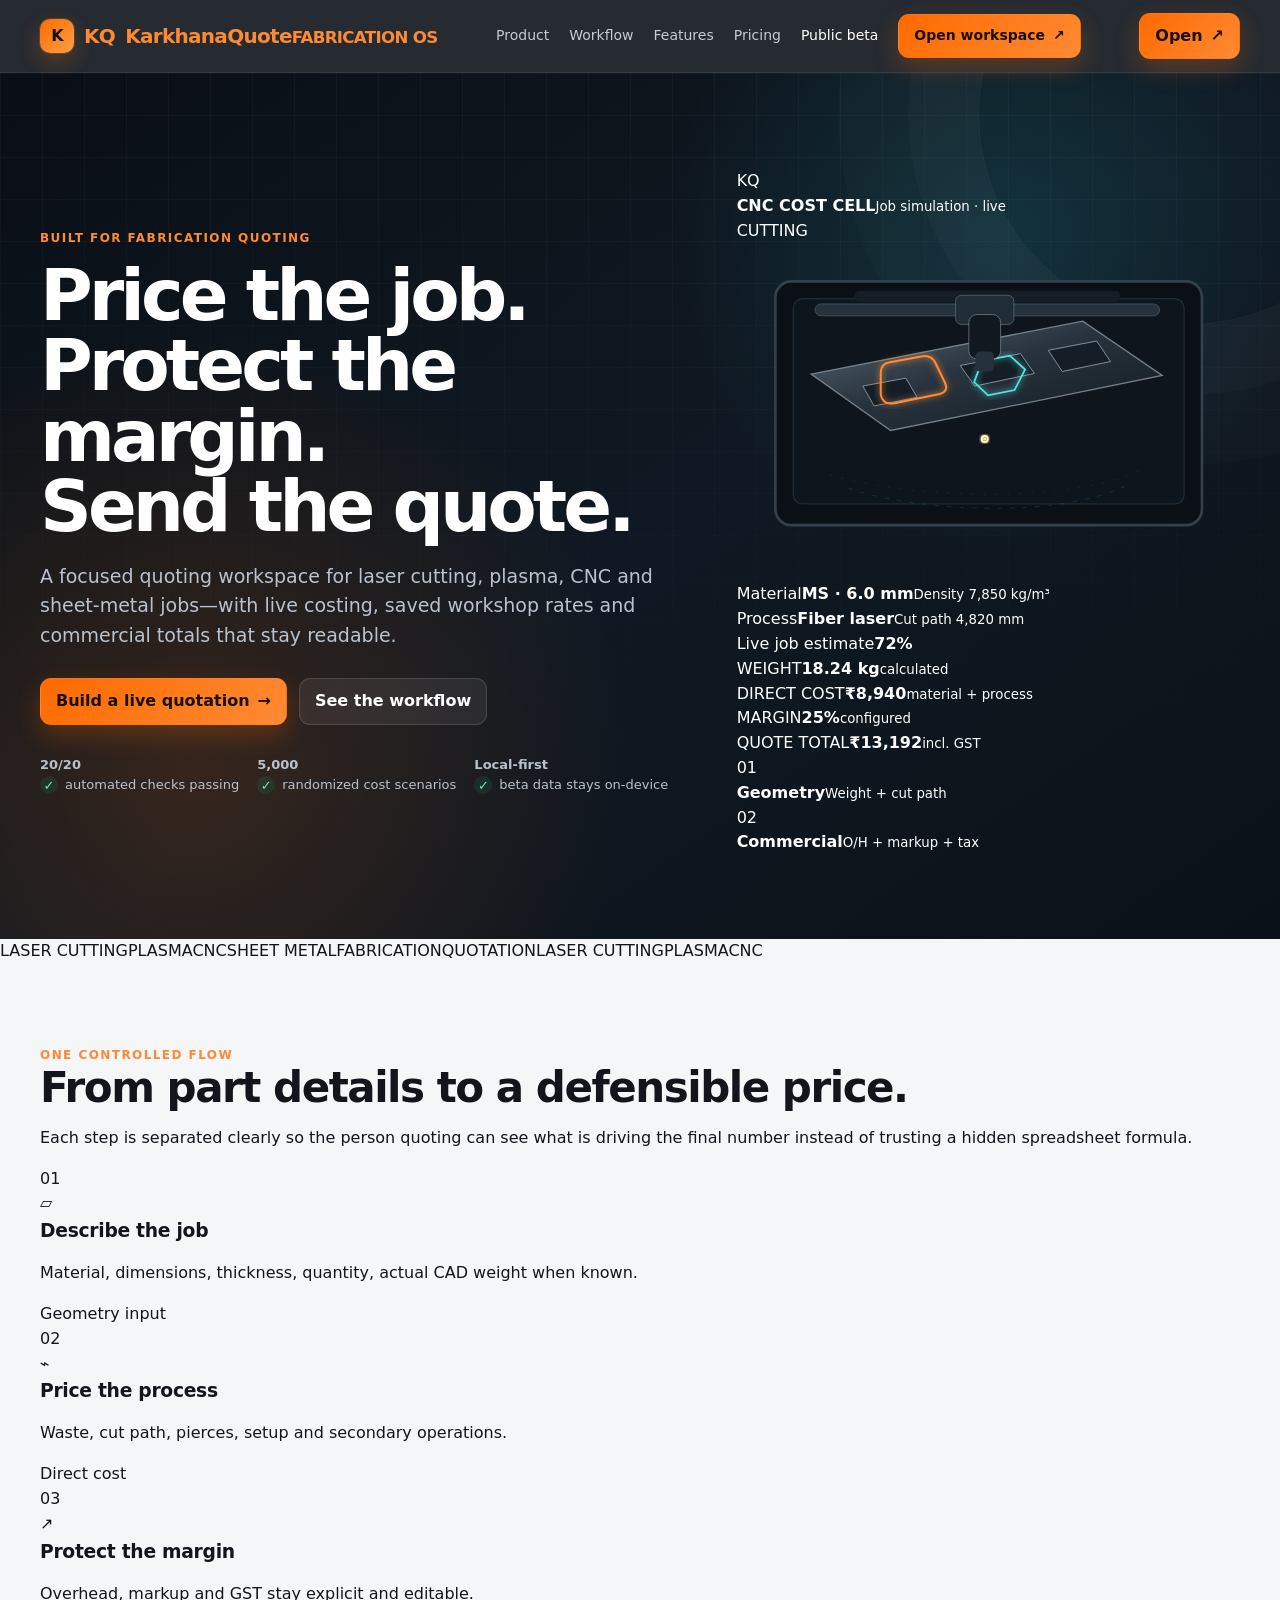
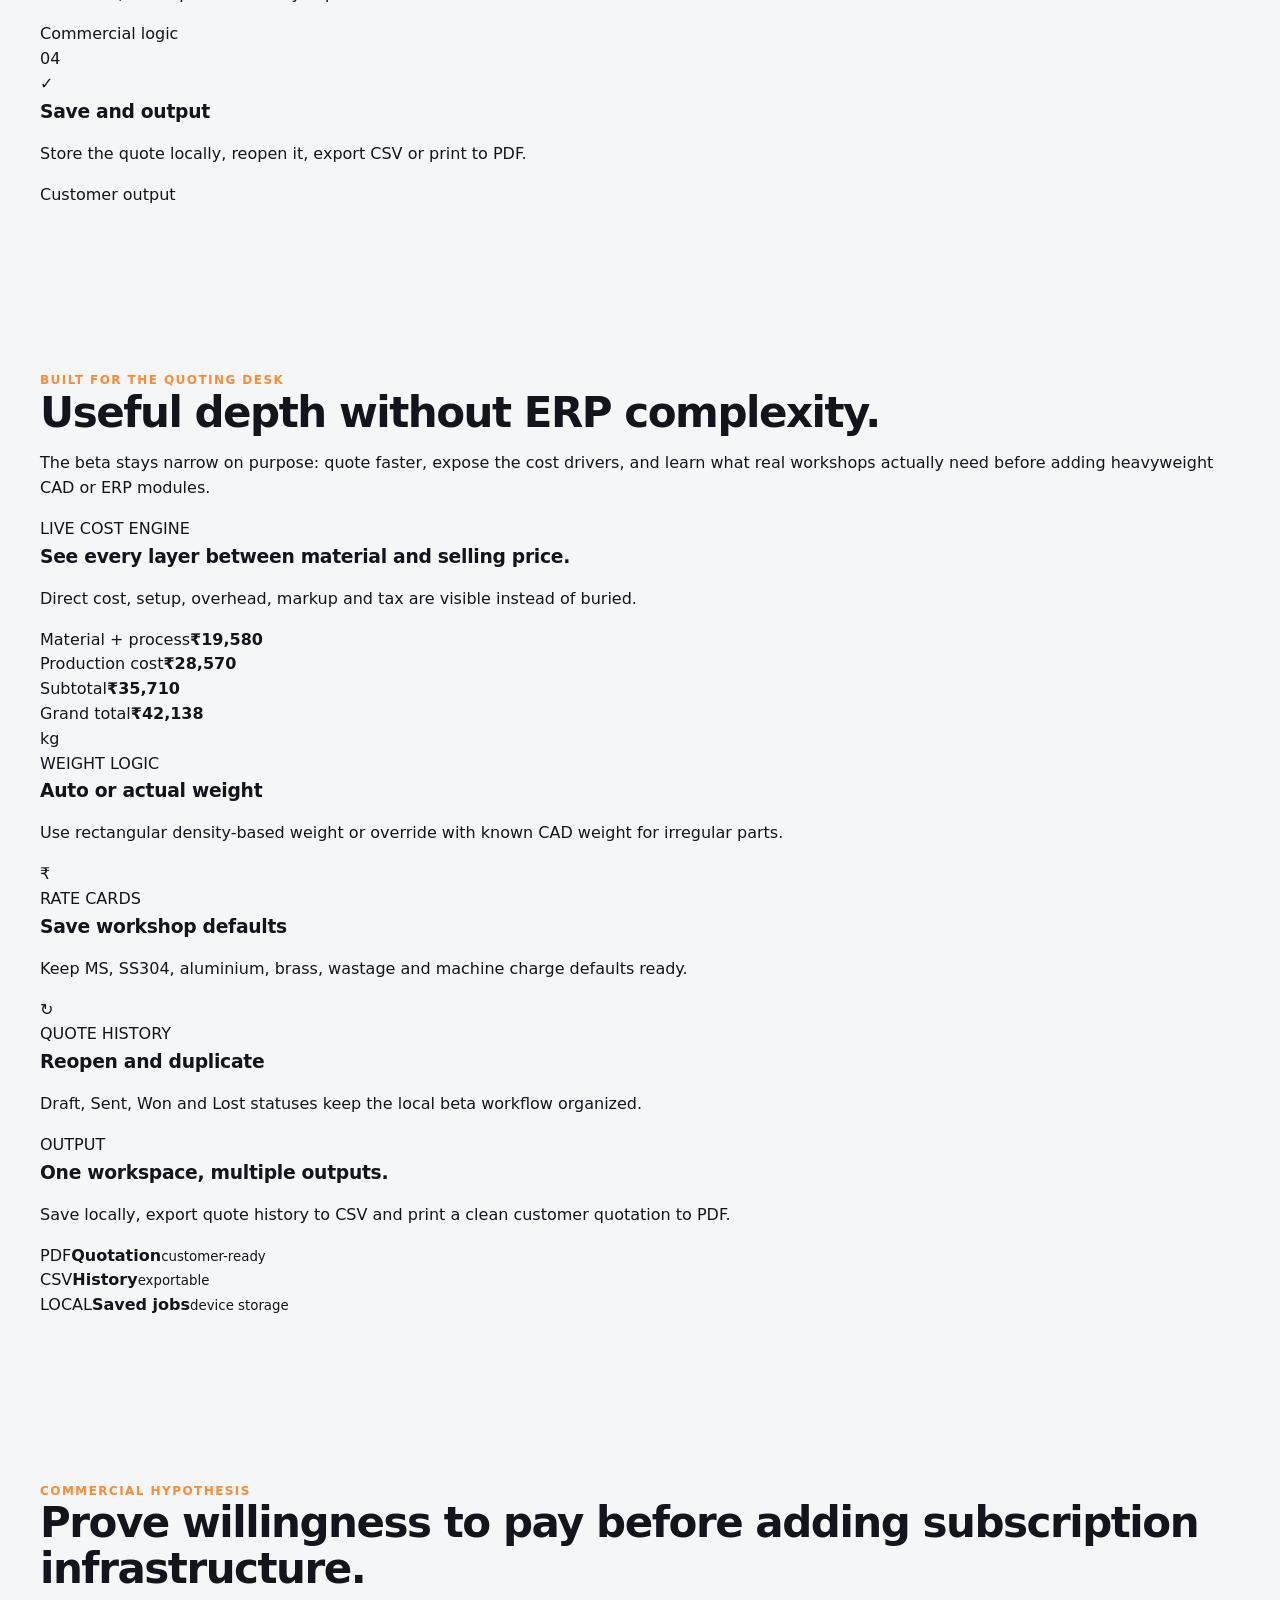
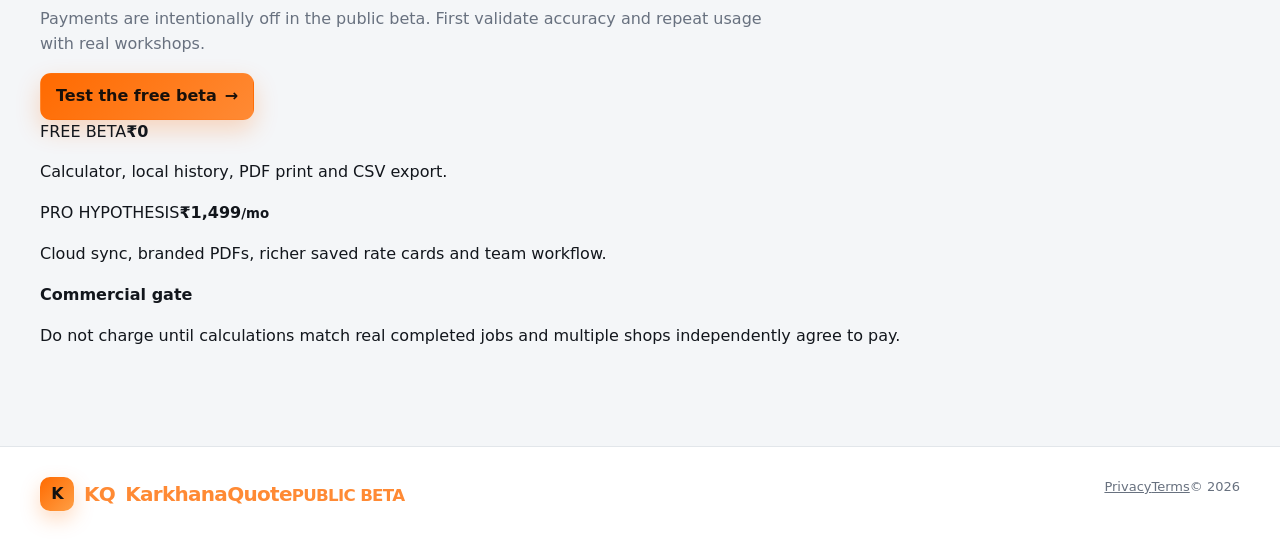
==== commit f1c82013: "Rebuild KarkhanaQuote landing with advanced CNC animation" ====
--- a/karkhanaquote-beta/public/index.html
+++ b/karkhanaquote-beta/public/index.html
@@ -1 +1,128 @@
-<!doctype html><html lang="en"><head><meta charset="utf-8"><meta name="viewport" content="width=device-width,initial-scale=1"><meta name="description" content="Fabrication quotation software for Indian laser, plasma, CNC and sheet-metal workshops."><meta name="theme-color" content="#090d12"><title>KarkhanaQuote — Fabrication quoting, without spreadsheet chaos</title><link rel="stylesheet" href="assets/styles.css"><link rel="stylesheet" href="assets/premium.css"></head><body class="marketing-body"><nav class="nav"><div class="container nav-inner"><a class="brand" href="index.html"><span class="brand-mark">KQ</span><span class="brand-word">Karkhana<em>Quote</em></span></a><div class="nav-links"><span class="beta-pill"><i></i>Public beta</span><a href="#product">Product</a><a href="#features">Features</a><a href="#workflow">Workflow</a><a href="#pricing">Pricing</a><a class="button primary compact" href="app.html">Open calculator <span>↗</span></a></div></div></nav><main><section class="hero"><div class="hero-orb orb-a"></div><div class="hero-orb orb-b"></div><div class="container hero-grid"><div class="hero-copy reveal"><div class="eyebrow"><span class="eyebrow-line"></span>Quotation system for fabrication shops</div><h1>From workshop cost<br>to <span class="gradient-text">customer quote.</span></h1><p class="lead">A focused quoting workspace for laser cutting, plasma, CNC and sheet-metal jobs. Your rates, your margins, your workflow—without the spreadsheet mess.</p><div class="hero-actions"><a class="button primary xl" href="app.html">Build a quotation <span>→</span></a><a class="button ghost-dark xl" href="#product">See the product</a></div><div class="proof-row"><div><strong>Local-first</strong><span>Beta data stays on device</span></div><div><strong>Live costing</strong><span>Totals update instantly</span></div><div><strong>Multi-part</strong><span>One quote, many jobs</span></div></div></div><div class="product-stage reveal delay-1" id="product"><div class="stage-glow"></div><div class="product-window"><div class="window-bar"><div class="window-dots"><i></i><i></i><i></i></div><div class="window-title"><span class="mini-mark">KQ</span>KarkhanaQuote Workspace</div><div class="window-live"><i></i>Live</div></div><div class="window-body"><aside class="mock-rail"><div class="rail-logo">KQ</div><div class="rail-icon active"></div><div class="rail-icon"></div><div class="rail-icon"></div><div class="rail-icon"></div></aside><div class="mock-main"><div class="mock-top"><div><span class="mock-label">QUOTATION</span><strong>KQ-20260914-001</strong></div><span class="status-chip won">Draft</span></div><div class="mock-cards"><div class="mock-card"><span>Parts</span><strong>03</strong><small>line items</small></div><div class="mock-card"><span>Production</span><strong>₹28.4k</strong><small>cost</small></div><div class="mock-card accent"><span>Quote total</span><strong>₹41.7k</strong><small>incl. GST</small></div></div><div class="mock-sheet"><div class="sheet-head"><span>PART / PROCESS</span><span>WEIGHT</span><span>COST</span></div><div class="sheet-row"><span><i class="material-dot ms"></i>MS bracket · 6 mm</span><span>18.24 kg</span><strong>₹8,940</strong></div><div class="sheet-row"><span><i class="material-dot ss"></i>SS cover · 2 mm</span><span>7.80 kg</span><strong>₹6,380</strong></div><div class="sheet-row"><span><i class="material-dot al"></i>Al plate · 4 mm</span><span>5.40 kg</span><strong>₹4,260</strong></div><div class="sheet-total"><span>Markup + GST</span><strong>₹13,120</strong></div></div></div><aside class="mock-summary"><span class="mock-label">LIVE SUMMARY</span><div class="summary-circle"><span>Total</span><strong>₹41,700</strong></div><div class="sum-mini"><span>Direct cost</span><strong>₹19,580</strong></div><div class="sum-mini"><span>Setup + O/H</span><strong>₹8,990</strong></div><div class="sum-mini"><span>Markup</span><strong>₹6,490</strong></div><div class="sum-mini"><span>GST</span><strong>₹6,640</strong></div><button class="mock-button">Save quotation</button></aside></div></div><div class="floating-chip chip-one"><span>✓</span>Saved workshop rates</div><div class="floating-chip chip-two"><span>↻</span>Live recalculation</div></div></div><div class="container marquee"><span>LASER CUTTING</span><i></i><span>PLASMA</span><i></i><span>CNC</span><i></i><span>SHEET METAL</span><i></i><span>FABRICATION</span><i></i><span>QUOTATION</span></div></section><section class="value-band"><div class="container value-grid"><div class="value-copy"><div class="eyebrow dark-eyebrow">Built for the real quoting desk</div><h2>Less calculator hopping.<br>More consistent quotes.</h2></div><div class="value-point"><span class="value-num">01</span><strong>Your commercial logic</strong><p>Material, waste, cut path, pierces, setup, overhead, markup and GST remain under your control.</p></div><div class="value-point"><span class="value-num">02</span><strong>Actual weight when needed</strong><p>Use dimension-based weight for rectangles or a known CAD weight for irregular parts.</p></div><div class="value-point"><span class="value-num">03</span><strong>History you can reuse</strong><p>Save, reopen, duplicate and export quotations from the same workspace.</p></div></div></section><section class="section features-section" id="features"><div class="container"><div class="section-head"><div><div class="eyebrow dark-eyebrow">Core capability</div><h2>Everything important is visible.<br>Nothing important is buried.</h2></div><p class="section-copy">The beta deliberately avoids ERP complexity. It concentrates on the calculations and quote workflow a small fabrication shop repeats every day.</p></div><div class="feature-bento"><article class="feature feature-wide dark-card"><div class="feature-kicker">01 / COST ENGINE</div><h3>Build the number from the shop floor up.</h3><p>Calculate material weight and waste, cutting path, pierces, setup, secondary operations, overhead and profit in one controlled chain.</p><div class="cost-stack"><span style="--w:62%">Material</span><span style="--w:43%">Machine</span><span style="--w:28%">Setup</span><span class="accent-bar" style="--w:76%">Selling price</span></div></article><article class="feature"><div class="feature-icon svg-icon">⌁</div><div class="feature-kicker">02 / PROCESS</div><h3>Multi-part quotations</h3><p>Mix MS, SS304, aluminium, brass or custom-density parts in a single customer quote.</p><div class="material-pills"><span>MS</span><span>SS304</span><span>AL</span><span>BRASS</span></div></article><article class="feature"><div class="feature-icon">◎</div><div class="feature-kicker">03 / CONTROL</div><h3>Rate presets</h3><p>Save your own workshop material and process defaults instead of retyping them every time.</p><div class="mini-rate"><span>MS / kg</span><strong>₹70.00</strong></div><div class="mini-rate"><span>Cut / m</span><strong>₹10.00</strong></div></article><article class="feature"><div class="feature-icon">↻</div><div class="feature-kicker">04 / HISTORY</div><h3>Reuse previous work</h3><p>Open, duplicate or update old quotations and track Draft, Sent, Won and Lost status.</p><div class="timeline"><i class="done"></i><i class="done"></i><i class="active"></i><i></i></div></article><article class="feature feature-wide quote-preview"><div><div class="feature-kicker">05 / OUTPUT</div><h3>Customer-ready output without another tool.</h3><p>Print or save the quotation as PDF, and export quotation history to CSV for reporting or backup.</p></div><div class="paper-preview"><span>QUOTATION</span><b>ABC Engineering</b><div></div><div></div><div class="short"></div><strong>₹41,700</strong></div></article></div></div></section><section class="section workflow-section" id="workflow"><div class="container"><div class="workflow-title"><div class="eyebrow">Workflow</div><h2>Four moves. One quotation.</h2></div><div class="workflow-v2"><article><span>01</span><div class="flow-icon">⚙</div><h3>Save shop rates</h3><p>Set material, cutting, piercing, overhead and markup defaults.</p></article><article><span>02</span><div class="flow-icon">＋</div><h3>Add job parts</h3><p>Enter dimensions or CAD weight, quantity and process data.</p></article><article><span>03</span><div class="flow-icon">₹</div><h3>Review live costing</h3><p>See direct cost, production cost, margin, tax and total update live.</p></article><article><span>04</span><div class="flow-icon">↗</div><h3>Save & send</h3><p>Keep the quote, duplicate it later or print it to PDF.</p></article></div></div></section><section class="section pricing-section" id="pricing"><div class="container"><div class="section-head"><div><div class="eyebrow dark-eyebrow">Beta pricing</div><h2>Use the product first.<br>Prove value before paying.</h2></div><p class="section-copy">No payment is collected in the public beta. Paid plans remain a hypothesis until real workshops validate what they need.</p></div><div class="pricing-v2"><article><span class="plan-label">PUBLIC BETA</span><strong>₹0<small>/month</small></strong><p>For real-world validation.</p><ul><li>Full quotation calculator</li><li>Local quote history</li><li>Workshop rate presets</li><li>CSV export + PDF print</li></ul><a class="button primary full" href="app.html">Start free beta →</a></article><article class="future-plan"><span>Future direction</span><div class="future-grid"><div><b>Pro</b><strong>₹1,499</strong><small>Cloud sync · branded PDF · customers</small></div><div><b>Workshop</b><strong>₹2,499</strong><small>Team access · approvals · analytics</small></div></div><p>These are validation targets, not active subscriptions.</p></article></div><div class="beta-note"><strong>Beta safety rule:</strong> compare KarkhanaQuote with completed jobs from your own workshop before using it for commercial pricing.</div></div></section></main><footer class="footer dark-footer"><div class="container footer-inner"><a class="brand footer-brand" href="index.html"><span class="brand-mark">KQ</span><span class="brand-word">Karkhana<em>Quote</em></span></a><span>Fabrication quotation beta · 2026</span><span><a href="privacy.html">Privacy</a> · <a href="terms.html">Terms</a></span></div></footer></body></html>+<!doctype html>
+<html lang="en">
+<head>
+  <meta charset="utf-8">
+  <meta name="viewport" content="width=device-width,initial-scale=1">
+  <meta name="description" content="Fabrication quotation software for Indian laser, plasma, CNC and sheet-metal workshops.">
+  <meta name="theme-color" content="#070b10">
+  <title>KarkhanaQuote — Fabrication quoting without spreadsheet chaos</title>
+  <link rel="stylesheet" href="assets/styles.css">
+</head>
+<body class="marketing-body">
+  <nav class="nav">
+    <div class="container nav-inner">
+      <a class="brand" href="index.html" aria-label="KarkhanaQuote home">
+        <span class="brand-mark"><span>K</span><span>Q</span></span>
+        <span class="brand-copy"><strong>KarkhanaQuote</strong><small>FABRICATION OS</small></span>
+      </a>
+      <div class="nav-links">
+        <a href="#product">Product</a><a href="#workflow">Workflow</a><a href="#features">Features</a><a href="#pricing">Pricing</a>
+        <span class="live-pill"><i></i> Public beta</span>
+        <a class="button primary compact" href="app.html">Open workspace <span>↗</span></a>
+      </div>
+      <a class="button primary compact mobile-cta" href="app.html">Open <span>↗</span></a>
+    </div>
+  </nav>
+
+  <main>
+    <section class="hero" id="product">
+      <div class="industrial-grid"></div>
+      <div class="hero-glow glow-one"></div><div class="hero-glow glow-two"></div>
+      <div class="container hero-grid">
+        <div class="hero-copy">
+          <div class="eyebrow"><i></i> BUILT FOR FABRICATION QUOTING</div>
+          <h1>Price the job.<br><span>Protect the margin.</span><br>Send the quote.</h1>
+          <p class="lead">A focused quoting workspace for laser cutting, plasma, CNC and sheet-metal jobs—with live costing, saved workshop rates and commercial totals that stay readable.</p>
+          <div class="hero-actions">
+            <a class="button primary xl" href="app.html">Build a live quotation <span>→</span></a>
+            <a class="button glass xl" href="#workflow">See the workflow</a>
+          </div>
+          <div class="hero-proof">
+            <div><strong>20/20</strong><span>automated checks passing</span></div>
+            <div><strong>5,000</strong><span>randomized cost scenarios</span></div>
+            <div><strong>Local-first</strong><span>beta data stays on-device</span></div>
+          </div>
+        </div>
+
+        <div class="machine-stage" aria-label="Animated CNC cutting visualization">
+          <div class="machine-shell">
+            <div class="machine-topbar">
+              <div class="machine-title"><span class="mini-mark">KQ</span><div><strong>CNC COST CELL</strong><small>Job simulation · live</small></div></div>
+              <div class="machine-status"><i></i> CUTTING</div>
+            </div>
+            <div class="machine-viewport">
+              <svg class="cnc-svg" viewBox="0 0 760 500" role="img" aria-label="Animated CNC laser head cutting a sheet">
+                <defs>
+                  <linearGradient id="sheetGrad" x1="0" x2="1" y1="0" y2="1"><stop offset="0" stop-color="#5b6874"/><stop offset=".45" stop-color="#28333d"/><stop offset="1" stop-color="#111921"/></linearGradient>
+                  <linearGradient id="beamGrad" x1="0" y1="0" x2="0" y2="1"><stop offset="0" stop-color="#fff9e8"/><stop offset=".25" stop-color="#ffd281"/><stop offset="1" stop-color="#ff7a1a" stop-opacity="0"/></linearGradient>
+                  <filter id="glow"><feGaussianBlur stdDeviation="5" result="b"/><feMerge><feMergeNode in="b"/><feMergeNode in="SourceGraphic"/></feMerge></filter>
+                  <filter id="sparkGlow"><feGaussianBlur stdDeviation="2.4" result="b"/><feMerge><feMergeNode in="b"/><feMergeNode in="SourceGraphic"/></feMerge></filter>
+                </defs>
+                <g class="machine-frame-svg"><rect x="58" y="58" width="644" height="368" rx="24" fill="#0a1016" stroke="#34414d" stroke-width="4"/><rect x="85" y="84" width="590" height="310" rx="14" fill="#0e151c" stroke="#1f2b35" stroke-width="2"/></g>
+                <g transform="translate(112 118)"><polygon points="0,80 410,0 530,82 120,165" fill="url(#sheetGrad)" stroke="#74808b" stroke-width="2"/><path d="M78 98 L143 86 L160 115 L95 128 Z M225 67 L316 49 L337 79 L247 98 Z M358 44 L431 30 L452 61 L379 76 Z" fill="#151e26" stroke="#80909b" stroke-width="1.5"/><path class="cut-trace trace-one" d="M105 111 L105 78 Q105 64 119 62 L168 53 Q182 51 188 64 L202 93 Q208 106 194 110 L126 124 Q108 127 105 111 Z" fill="none" stroke="#ff8c38" stroke-width="3" filter="url(#glow)"/><path class="cut-trace trace-two" d="M246 92 L258 60 L300 52 L323 73 L307 104 L267 112 Z" fill="none" stroke="#55e5e0" stroke-width="2.6" filter="url(#glow)"/></g>
+                <g class="gantry"><rect x="118" y="92" width="520" height="18" rx="9" fill="#26323c" stroke="#53616c"/><rect x="178" y="72" width="400" height="17" rx="7" fill="#151e26"/><rect x="330" y="79" width="88" height="44" rx="9" fill="#202d37" stroke="#66747f"/><rect x="350" y="108" width="48" height="67" rx="12" fill="#111920" stroke="#7e8d98"/><rect x="360" y="164" width="28" height="30" rx="7" fill="#25313b"/><path d="M374 191 L374 296" stroke="url(#beamGrad)" stroke-width="5" filter="url(#glow)" class="laser-beam"/></g>
+                <g class="spark-burst" transform="translate(374 296)" filter="url(#sparkGlow)"><circle r="6" fill="#fff6c7"/><circle class="s s1" r="3" fill="#ffb14b"/><circle class="s s2" r="2.4" fill="#ff7a1a"/><circle class="s s3" r="2" fill="#ffe6a0"/><circle class="s s4" r="2.8" fill="#ff9337"/><circle class="s s5" r="2" fill="#fff4ca"/></g>
+                <g class="airflow" opacity=".55"><path d="M168 370 C260 403 480 420 590 365" fill="none" stroke="#4ad6df" stroke-opacity=".22" stroke-width="2" stroke-dasharray="7 12"/><path d="M140 350 C280 390 520 392 620 338" fill="none" stroke="#ffffff" stroke-opacity=".08" stroke-width="2" stroke-dasharray="4 14"/></g>
+              </svg>
+              <div class="machine-hud hud-left"><span>Material</span><strong>MS · 6.0 mm</strong><small>Density 7,850 kg/m³</small></div>
+              <div class="machine-hud hud-right"><span>Process</span><strong>Fiber laser</strong><small>Cut path 4,820 mm</small></div>
+              <div class="machine-progress"><div class="progress-head"><span>Live job estimate</span><strong>72%</strong></div><div class="progress-track"><i></i></div></div>
+            </div>
+            <div class="machine-metrics">
+              <div><span>WEIGHT</span><strong>18.24 kg</strong><small>calculated</small></div>
+              <div><span>DIRECT COST</span><strong>₹8,940</strong><small>material + process</small></div>
+              <div><span>MARGIN</span><strong>25%</strong><small>configured</small></div>
+              <div class="metric-accent"><span>QUOTE TOTAL</span><strong>₹13,192</strong><small>incl. GST</small></div>
+            </div>
+          </div>
+          <div class="floating-note note-a"><span>01</span><div><strong>Geometry</strong><small>Weight + cut path</small></div></div>
+          <div class="floating-note note-b"><span>02</span><div><strong>Commercial</strong><small>O/H + markup + tax</small></div></div>
+        </div>
+      </div>
+    </section>
+
+    <section class="signal-strip"><div class="signal-track"><span>LASER CUTTING</span><i></i><span>PLASMA</span><i></i><span>CNC</span><i></i><span>SHEET METAL</span><i></i><span>FABRICATION</span><i></i><span>QUOTATION</span><i></i><span>LASER CUTTING</span><i></i><span>PLASMA</span><i></i><span>CNC</span></div></section>
+
+    <section class="section workflow-section" id="workflow">
+      <div class="container">
+        <div class="section-head"><div><div class="eyebrow dark"><i></i> ONE CONTROLLED FLOW</div><h2>From part details to a defensible price.</h2></div><p>Each step is separated clearly so the person quoting can see what is driving the final number instead of trusting a hidden spreadsheet formula.</p></div>
+        <div class="flow-grid">
+          <article class="flow-card"><div class="flow-index">01</div><div class="flow-icon">▱</div><h3>Describe the job</h3><p>Material, dimensions, thickness, quantity, actual CAD weight when known.</p><span>Geometry input</span></article>
+          <article class="flow-connector"><i></i></article>
+          <article class="flow-card"><div class="flow-index">02</div><div class="flow-icon">⌁</div><h3>Price the process</h3><p>Waste, cut path, pierces, setup and secondary operations.</p><span>Direct cost</span></article>
+          <article class="flow-connector"><i></i></article>
+          <article class="flow-card"><div class="flow-index">03</div><div class="flow-icon">↗</div><h3>Protect the margin</h3><p>Overhead, markup and GST stay explicit and editable.</p><span>Commercial logic</span></article>
+          <article class="flow-connector"><i></i></article>
+          <article class="flow-card"><div class="flow-index">04</div><div class="flow-icon">✓</div><h3>Save and output</h3><p>Store the quote locally, reopen it, export CSV or print to PDF.</p><span>Customer output</span></article>
+        </div>
+      </div>
+    </section>
+
+    <section class="section feature-section" id="features">
+      <div class="container">
+        <div class="section-head"><div><div class="eyebrow dark"><i></i> BUILT FOR THE QUOTING DESK</div><h2>Useful depth without ERP complexity.</h2></div><p>The beta stays narrow on purpose: quote faster, expose the cost drivers, and learn what real workshops actually need before adding heavyweight CAD or ERP modules.</p></div>
+        <div class="bento">
+          <article class="bento-card bento-wide dark-card"><div class="bento-copy"><span class="tag">LIVE COST ENGINE</span><h3>See every layer between material and selling price.</h3><p>Direct cost, setup, overhead, markup and tax are visible instead of buried.</p></div><div class="cost-stack"><div style="--w:45%"><span>Material + process</span><strong>₹19,580</strong></div><div style="--w:64%"><span>Production cost</span><strong>₹28,570</strong></div><div style="--w:82%"><span>Subtotal</span><strong>₹35,710</strong></div><div class="final" style="--w:100%"><span>Grand total</span><strong>₹42,138</strong></div></div></article>
+          <article class="bento-card"><div class="feature-symbol">kg</div><span class="tag">WEIGHT LOGIC</span><h3>Auto or actual weight</h3><p>Use rectangular density-based weight or override with known CAD weight for irregular parts.</p></article>
+          <article class="bento-card"><div class="feature-symbol">₹</div><span class="tag">RATE CARDS</span><h3>Save workshop defaults</h3><p>Keep MS, SS304, aluminium, brass, wastage and machine charge defaults ready.</p></article>
+          <article class="bento-card"><div class="feature-symbol">↻</div><span class="tag">QUOTE HISTORY</span><h3>Reopen and duplicate</h3><p>Draft, Sent, Won and Lost statuses keep the local beta workflow organized.</p></article>
+          <article class="bento-card bento-wide visual-card"><div><span class="tag">OUTPUT</span><h3>One workspace, multiple outputs.</h3><p>Save locally, export quote history to CSV and print a clean customer quotation to PDF.</p></div><div class="output-stack"><div class="doc-card d1"><span>PDF</span><strong>Quotation</strong><small>customer-ready</small></div><div class="doc-card d2"><span>CSV</span><strong>History</strong><small>exportable</small></div><div class="doc-card d3"><span>LOCAL</span><strong>Saved jobs</strong><small>device storage</small></div></div></article>
+        </div>
+      </div>
+    </section>
+
+    <section class="section pricing-section" id="pricing">
+      <div class="container pricing-grid">
+        <div><div class="eyebrow dark"><i></i> COMMERCIAL HYPOTHESIS</div><h2>Prove willingness to pay before adding subscription infrastructure.</h2><p class="section-copy">Payments are intentionally off in the public beta. First validate accuracy and repeat usage with real workshops.</p><a class="button primary xl" href="app.html">Test the free beta <span>→</span></a></div>
+        <div class="price-stack">
+          <div class="price-line"><div><span>FREE BETA</span><strong>₹0</strong></div><p>Calculator, local history, PDF print and CSV export.</p></div>
+          <div class="price-line featured"><div><span>PRO HYPOTHESIS</span><strong>₹1,499<small>/mo</small></strong></div><p>Cloud sync, branded PDFs, richer saved rate cards and team workflow.</p></div>
+          <div class="validation-callout"><i></i><div><strong>Commercial gate</strong><p>Do not charge until calculations match real completed jobs and multiple shops independently agree to pay.</p></div></div>
+        </div>
+      </div>
+    </section>
+  </main>
+
+  <footer class="footer"><div class="container footer-inner"><a class="brand footer-brand" href="index.html"><span class="brand-mark"><span>K</span><span>Q</span></span><span class="brand-copy"><strong>KarkhanaQuote</strong><small>PUBLIC BETA</small></span></a><div><a href="privacy.html">Privacy</a><a href="terms.html">Terms</a><span>© 2026</span></div></div></footer>
+<script type="module" src="assets/advanced-ui.js"></script></body>
+</html>
